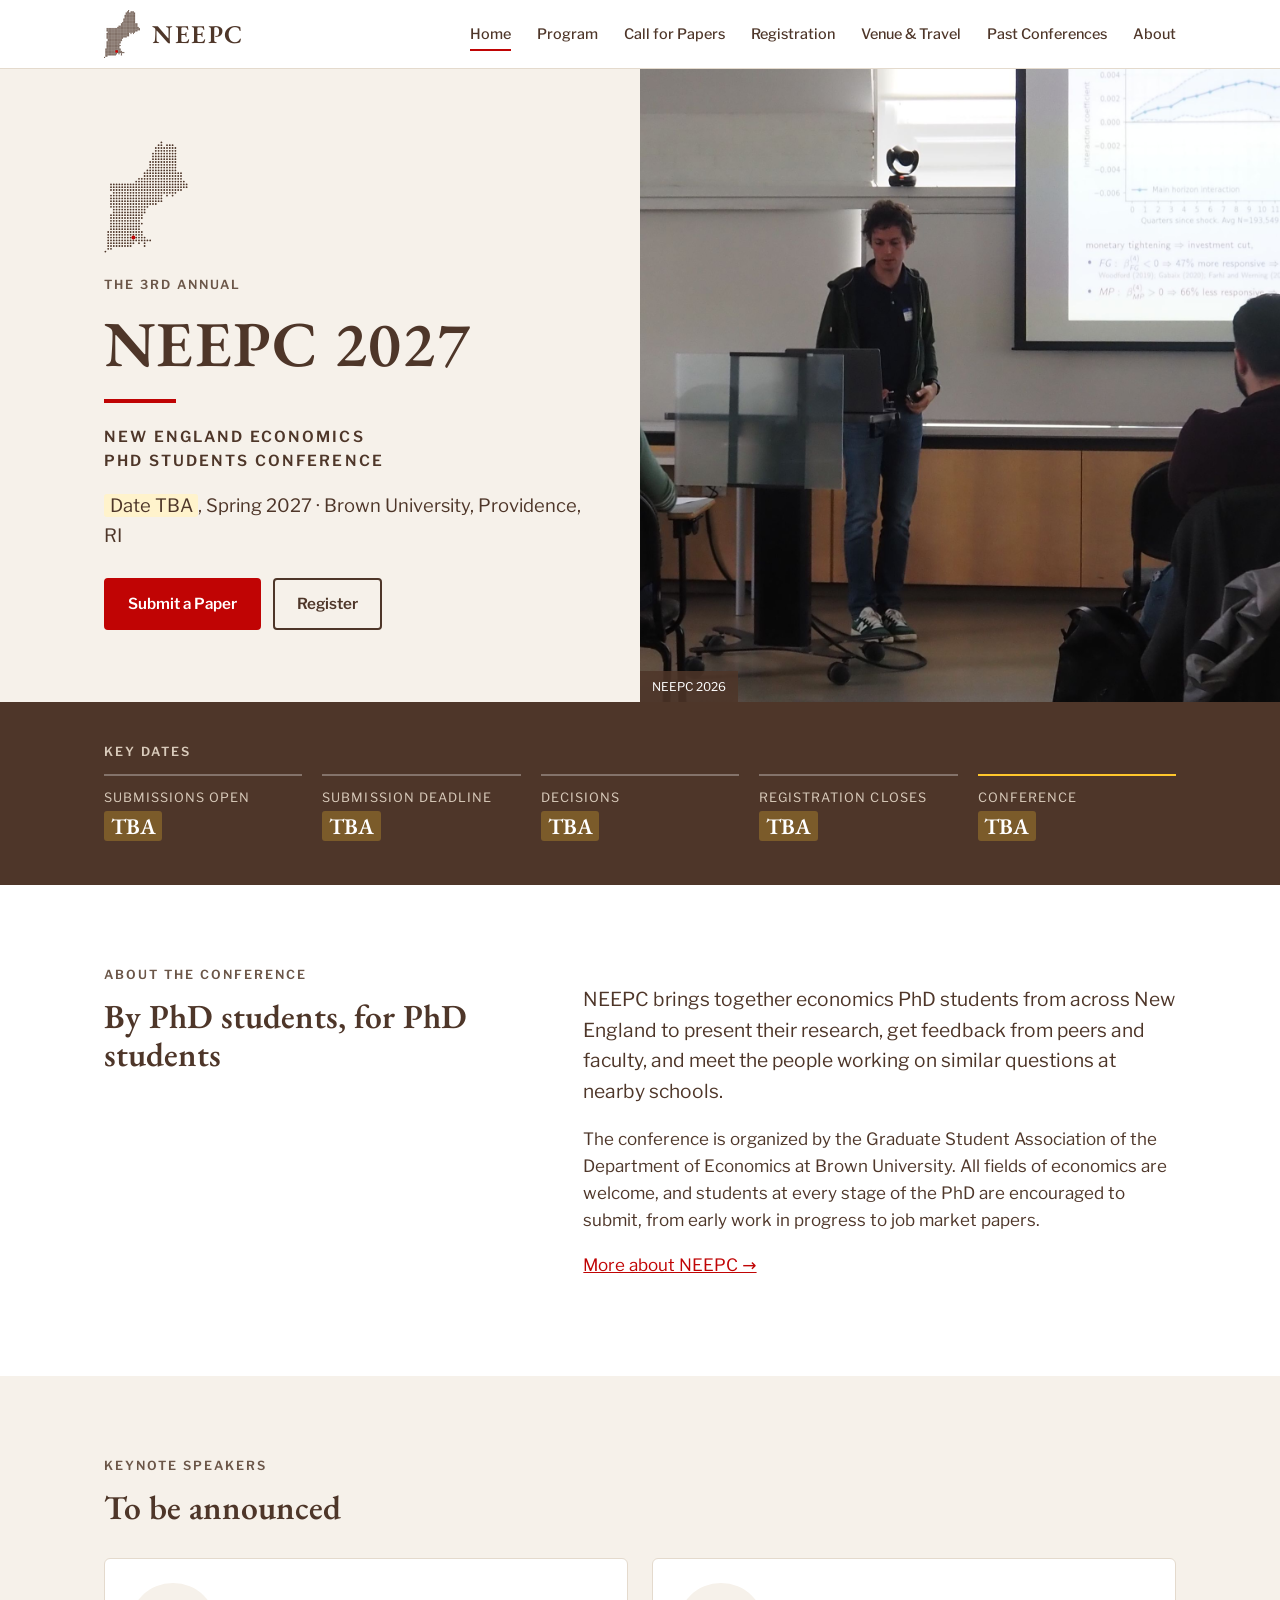
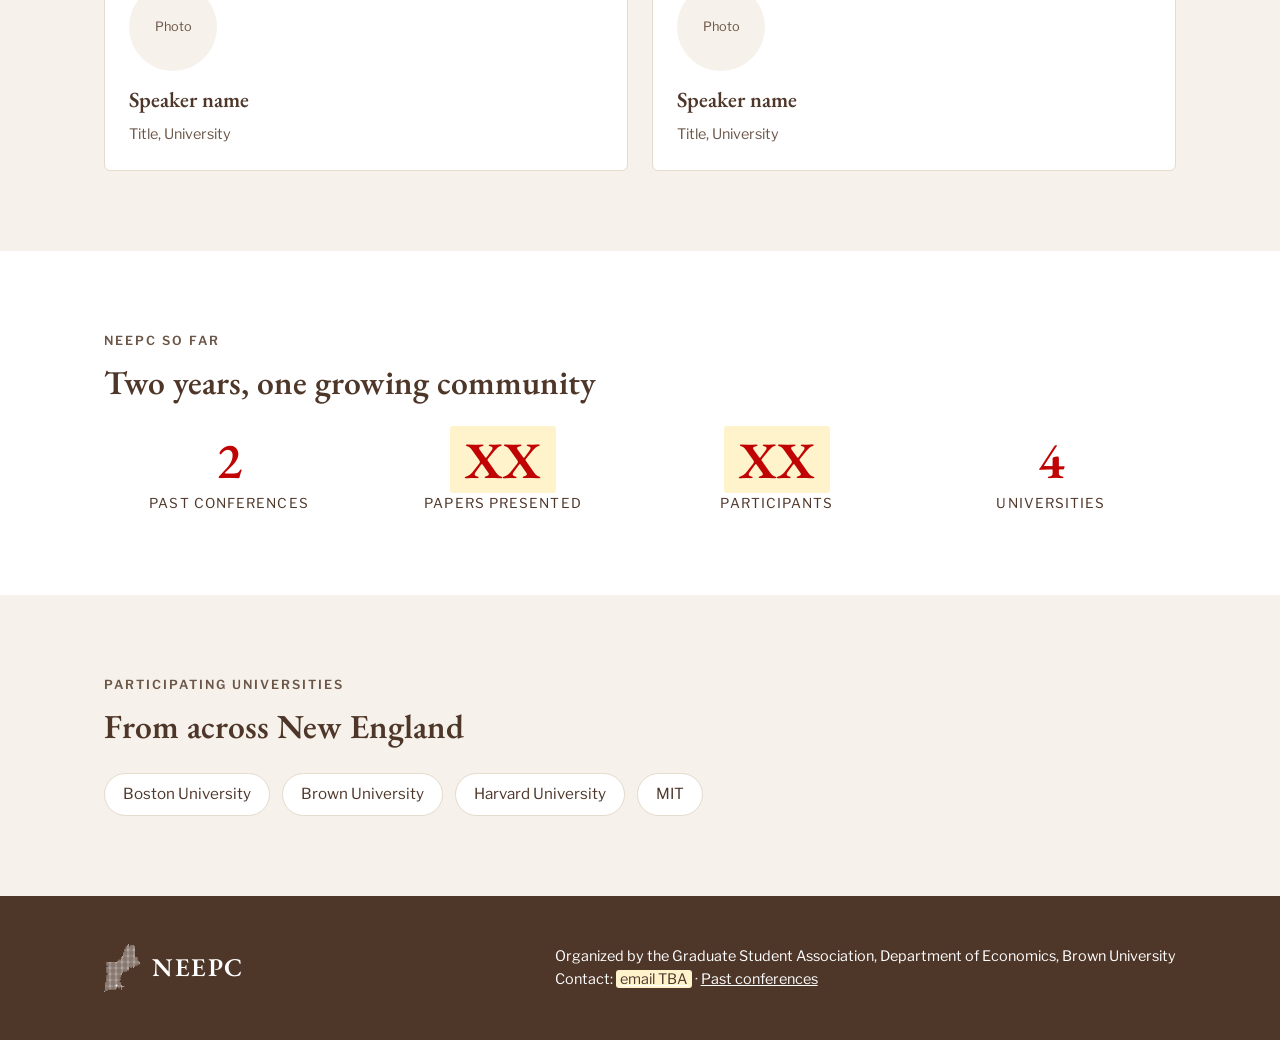
==== index.html @ 957a436d "List participating universities Co-Authored-By: Claude Opus 5.5 <noreply@anthropic.com>" ====
<!doctype html>
<html lang="en">
<head>
  <meta charset="utf-8">
  <meta name="viewport" content="width=device-width, initial-scale=1">
  <title>NEEPC 2027 | New England Economics PhD Students Conference</title>
  <meta name="description" content="The 3rd New England Economics PhD Students Conference, hosted by the Graduate Student Association of the Department of Economics at Brown University.">
  <link rel="icon" href="favicon.svg" type="image/svg+xml">
  <link rel="preconnect" href="https://fonts.googleapis.com">
  <link rel="preconnect" href="https://fonts.gstatic.com" crossorigin>
  <link href="https://fonts.googleapis.com/css2?family=EB+Garamond:wght@500;600&family=Libre+Franklin:wght@400;500;600&display=swap" rel="stylesheet">
  <link rel="stylesheet" href="assets/css/style.css">
</head>
<body>

<header class="site-header">
  <div class="wrap">
    <a class="brand" href="./"><img src="assets/img/mark-header@1x.png" srcset="assets/img/mark-header@1x.png 1x, assets/img/mark-header@2x.png 2x, assets/img/mark-header@3x.png 3x, assets/img/mark-header@4x.png 4x" width="36" height="48" alt=""><span>NEEPC</span></a>
    <button class="nav-toggle" aria-expanded="false" aria-controls="nav">Menu</button>
    <ul class="nav" id="nav">
      <li><a href="./" aria-current="page">Home</a></li>
      <li><a href="program.html">Program</a></li>
      <li><a href="call-for-papers.html">Call for Papers</a></li>
      <li><a href="registration.html">Registration</a></li>
      <li><a href="venue.html">Venue &amp; Travel</a></li>
      <li><a href="past.html">Past Conferences</a></li>
      <li><a href="about.html">About</a></li>
    </ul>
  </div>
</header>

<main>

  <!-- HERO: update the date line and buttons each year -->
  <section class="hero">
    <div class="hero-text">
      <img class="hero-mark" src="assets/img/mark.svg" alt="">
      <p class="eyebrow">The 3rd annual</p>
      <h1>NEEPC 2027</h1>
      <hr class="rule">
      <p class="subtitle">New England Economics<br>PhD Students Conference</p>
      <p class="when"><span class="tba">Date TBA</span>, Spring 2027 · Brown University, Providence, RI</p>
      <div class="actions">
        <a class="btn" href="call-for-papers.html">Submit a Paper</a>
        <a class="btn ghost" href="registration.html">Register</a>
      </div>
    </div>
    <figure class="hero-photo" style="margin:0">
      <img src="assets/img/hero-2026.jpg" alt="A PhD student presents research results at NEEPC 2026">
      <figcaption>NEEPC 2026</figcaption>
    </figure>
  </section>

  <!-- KEY DATES: replace TBA with real dates -->
  <section class="dates">
    <div class="wrap">
      <p class="eyebrow">Key dates</p>
      <ol>
        <li><span class="label">Submissions open</span><span class="date"><span class="tba">TBA</span></span></li>
        <li><span class="label">Submission deadline</span><span class="date"><span class="tba">TBA</span></span></li>
        <li><span class="label">Decisions</span><span class="date"><span class="tba">TBA</span></span></li>
        <li><span class="label">Registration closes</span><span class="date"><span class="tba">TBA</span></span></li>
        <li class="highlight"><span class="label">Conference</span><span class="date"><span class="tba">TBA</span></span></li>
      </ol>
    </div>
  </section>

  <!-- ABOUT -->
  <section class="block">
    <div class="wrap two-col">
      <div>
        <p class="eyebrow">About the conference</p>
        <h2>By PhD students, for PhD students</h2>
      </div>
      <div>
        <p class="lead">NEEPC brings together economics PhD students from across New England to present their research, get feedback from peers and faculty, and meet the people working on similar questions at nearby schools.</p>
        <p>The conference is organized by the Graduate Student Association of the Department of Economics at Brown University. All fields of economics are welcome, and students at every stage of the PhD are encouraged to submit, from early work in progress to job market papers.</p>
        <p><a href="about.html">More about NEEPC →</a></p>
      </div>
    </div>
  </section>

  <!-- KEYNOTES: add photos to assets/img and replace the placeholders -->
  <section class="block alt">
    <div class="wrap">
      <p class="eyebrow">Keynote speakers</p>
      <h2>To be announced</h2>
      <div class="cards">
        <div class="card">
          <div class="avatar">Photo</div>
          <h3>Speaker name</h3>
          <p class="meta">Title, University</p>
        </div>
        <div class="card">
          <div class="avatar">Photo</div>
          <h3>Speaker name</h3>
          <p class="meta">Title, University</p>
        </div>
      </div>
    </div>
  </section>

  <!-- BY THE NUMBERS: totals across past conferences -->
  <section class="block">
    <div class="wrap">
      <p class="eyebrow">NEEPC so far</p>
      <h2>Two years, one growing community</h2>
      <div class="stats">
        <div class="stat"><div class="num">2</div><div class="what">Past conferences</div></div>
        <div class="stat"><div class="num"><span class="tba">XX</span></div><div class="what">Papers presented</div></div>
        <div class="stat"><div class="num"><span class="tba">XX</span></div><div class="what">Participants</div></div>
        <div class="stat"><div class="num">4</div><div class="what">Universities</div></div>
      </div>
    </div>
  </section>

  <!-- SCHOOLS: list every university that has sent presenters -->
  <section class="block alt">
    <div class="wrap">
      <p class="eyebrow">Participating universities</p>
      <h2>From across New England</h2>
      <ul class="schools">
        <li>Boston University</li>
        <li>Brown University</li>
        <li>Harvard University</li>
        <li>MIT</li>
      </ul>
    </div>
  </section>

</main>

<footer class="site-footer">
  <div class="wrap">
    <a class="brand" href="./"><img src="assets/img/mark-white.svg" alt=""><span>NEEPC</span></a>
    <p>Organized by the Graduate Student Association, Department of Economics, Brown University<br>
      Contact: <a href="mailto:TBA@brown.edu"><span class="tba" style="color:var(--brown)">email TBA</span></a> · <a href="past.html">Past conferences</a></p>
  </div>
</footer>

<script>
  const toggle = document.querySelector('.nav-toggle');
  const nav = document.getElementById('nav');
  toggle.addEventListener('click', () => {
    const open = nav.classList.toggle('open');
    toggle.setAttribute('aria-expanded', open);
  });
</script>
</body>
</html>
---- assets/css/style.css ----
/* NEEPC site styles. Colors and fonts follow the logo design. */
:root {
  --brown: #4E3629;
  --brown-soft: #6B5648;
  --red: #C00404;
  --gold: #FFC72C;
  --cream: #F6F1EA;
  --white: #FFFFFF;
  --line: #E4DACD;
  --serif: 'EB Garamond', Georgia, serif;
  --sans: 'Libre Franklin', system-ui, -apple-system, sans-serif;
  --max: 1120px;
}

* { box-sizing: border-box; }
html { scroll-behavior: smooth; }
body {
  margin: 0;
  font-family: var(--sans);
  font-size: 17px;
  line-height: 1.6;
  color: var(--brown);
  background: var(--white);
}
img { max-width: 100%; display: block; }
a { color: var(--red); }
a:hover { color: var(--brown); }
h1, h2, h3 { font-family: var(--serif); font-weight: 600; line-height: 1.15; margin: 0 0 .5em; }
h2 { font-size: 2.1rem; }
h3 { font-size: 1.35rem; }
.wrap { max-width: var(--max); margin: 0 auto; padding: 0 24px; }
.eyebrow {
  font-size: .78rem; font-weight: 600; letter-spacing: .16em; text-transform: uppercase;
  color: var(--brown-soft); margin: 0 0 .75rem;
}
.rule { width: 72px; height: 4px; background: var(--red); border: 0; margin: 18px 0 22px; }
.tba { background: #FFF3CC; padding: 0 .3em; border-radius: 3px; }

/* Header */
.site-header {
  position: sticky; top: 0; z-index: 10;
  background: rgba(255,255,255,.96); border-bottom: 1px solid var(--line);
  backdrop-filter: blur(6px);
}
.site-header .wrap { display: flex; align-items: center; justify-content: space-between; height: 68px; }
.brand { display: flex; align-items: center; gap: 12px; text-decoration: none; color: var(--brown); }
.brand img { width: 36px; height: 48px; flex-shrink: 0; }
.brand span { font-family: var(--serif); font-weight: 600; font-size: 1.6rem; letter-spacing: .06em; }
.nav { display: flex; gap: 26px; list-style: none; margin: 0; padding: 0; }
.nav a {
  text-decoration: none; color: var(--brown); font-size: .9rem; font-weight: 500;
  padding: 6px 0; border-bottom: 2px solid transparent;
}
.nav a:hover, .nav a[aria-current="page"] { border-bottom-color: var(--red); color: var(--brown); }
.nav-toggle {
  display: none; background: none; border: 1px solid var(--line); border-radius: 6px;
  font: inherit; font-size: .9rem; color: var(--brown); padding: 6px 12px; cursor: pointer;
}

/* Buttons */
.btn {
  display: inline-block; padding: 12px 22px; border-radius: 4px; font-weight: 600; font-size: .95rem;
  text-decoration: none; border: 2px solid var(--red); background: var(--red); color: var(--white);
}
.btn:hover { background: var(--brown); border-color: var(--brown); color: var(--white); }
.btn.ghost { background: transparent; color: var(--brown); border-color: var(--brown); }
.btn.ghost:hover { background: var(--brown); color: var(--white); }
.actions { display: flex; flex-wrap: wrap; gap: 12px; margin-top: 28px; }

/* Hero */
.hero { display: grid; grid-template-columns: minmax(0,1fr) minmax(0,1fr); background: var(--cream); min-height: 560px; }
.hero-text { padding: 72px 56px 72px max(24px, calc((100vw - var(--max)) / 2 + 24px)); align-self: center; }
.hero-mark { width: 84px; margin-bottom: 22px; }
.hero h1 { font-size: clamp(2.6rem, 5vw, 4.2rem); letter-spacing: .02em; margin: 0; }
.hero .subtitle { font-size: .95rem; font-weight: 600; letter-spacing: .14em; text-transform: uppercase; margin: 0; }
.hero .when { font-size: 1.15rem; margin: 18px 0 0; }
.hero-photo { position: relative; min-height: 360px; }
.hero-photo img { position: absolute; inset: 0; width: 100%; height: 100%; object-fit: cover; object-position: 45% 50%; }
.hero-photo figcaption {
  position: absolute; left: 0; bottom: 0; padding: 6px 12px; font-size: .75rem;
  background: rgba(78,54,41,.85); color: var(--white);
}

/* Key dates band */
.dates { background: var(--brown); color: var(--white); padding: 40px 0; }
.dates .eyebrow { color: #D9CBBB; }
.dates ol { list-style: none; margin: 0; padding: 0; display: grid; grid-template-columns: repeat(5, minmax(0,1fr)); gap: 20px; }
.dates li { border-top: 2px solid rgba(255,255,255,.3); padding-top: 12px; }
.dates li.highlight { border-top-color: var(--gold); }
.dates .label { display: block; font-size: .8rem; letter-spacing: .08em; text-transform: uppercase; color: #D9CBBB; }
.dates .date { font-family: var(--serif); font-size: 1.4rem; font-weight: 600; }
.dates .tba { background: rgba(255,199,44,.25); color: var(--white); }

/* Sections */
section.block { padding: 80px 0; }
section.block.alt { background: var(--cream); }
.two-col { display: grid; grid-template-columns: 1fr 1.4fr; gap: 56px; align-items: start; }
.lead { font-size: 1.2rem; }

.cards { display: grid; grid-template-columns: repeat(auto-fit, minmax(240px, 1fr)); gap: 24px; margin-top: 32px; }
.card { background: var(--white); border: 1px solid var(--line); border-radius: 6px; padding: 24px; }
.card .avatar {
  width: 88px; height: 88px; border-radius: 50%; background: var(--cream);
  display: grid; place-items: center; margin-bottom: 16px; color: var(--brown-soft); font-size: .8rem;
}
.card p { margin: 0; }
.card .meta { color: var(--brown-soft); font-size: .9rem; }

.stats { display: grid; grid-template-columns: repeat(4, 1fr); gap: 24px; margin-top: 32px; text-align: center; }
.stat .num { font-family: var(--serif); font-size: 3.2rem; font-weight: 600; line-height: 1; color: var(--red); }
.stat .what { font-size: .85rem; letter-spacing: .08em; text-transform: uppercase; margin-top: 8px; }

.schools { display: flex; flex-wrap: wrap; gap: 12px; list-style: none; padding: 0; margin: 28px 0 0; }
.schools li { border: 1px solid var(--line); background: var(--white); border-radius: 999px; padding: 8px 18px; font-size: .95rem; }

/* Simple inner pages */
.page-head { background: var(--cream); padding: 64px 0 48px; }
.page-head h1 { font-size: clamp(2.2rem, 4vw, 3.2rem); margin: 0; }
.page-body { padding: 56px 0 96px; max-width: 760px; }

/* Footer */
.site-footer { background: var(--brown); color: var(--white); padding: 48px 0; font-size: .9rem; }
.site-footer .wrap { display: flex; flex-wrap: wrap; justify-content: space-between; gap: 24px; align-items: center; }
.site-footer .brand { color: var(--white); }
.site-footer a { color: var(--white); }
.site-footer a:hover { color: var(--gold); }
.site-footer p { margin: 0; }

/* Phones and small tablets */
@media (max-width: 900px) {
  .nav-toggle { display: block; }
  .nav {
    display: none; position: absolute; top: 68px; left: 0; right: 0; flex-direction: column; gap: 0;
    background: var(--white); border-bottom: 1px solid var(--line); padding: 8px 24px 16px;
  }
  .nav.open { display: flex; }
  .nav a { display: block; padding: 10px 0; border-bottom: 1px solid var(--line); }
  .hero { grid-template-columns: minmax(0,1fr); min-height: 0; }
  .hero-text { padding: 48px 24px; }
  .hero-photo { min-height: 300px; aspect-ratio: 4 / 3; }
  .dates ol { grid-template-columns: repeat(2, minmax(0,1fr)); }
  .two-col { grid-template-columns: 1fr; gap: 16px; }
  .stats { grid-template-columns: repeat(2, 1fr); }
  section.block { padding: 56px 0; }
}
@media (max-width: 480px) {
  .wrap { padding: 0 16px; }
  .hero-text { padding: 40px 16px; }
  .dates ol { grid-template-columns: 1fr; }
}
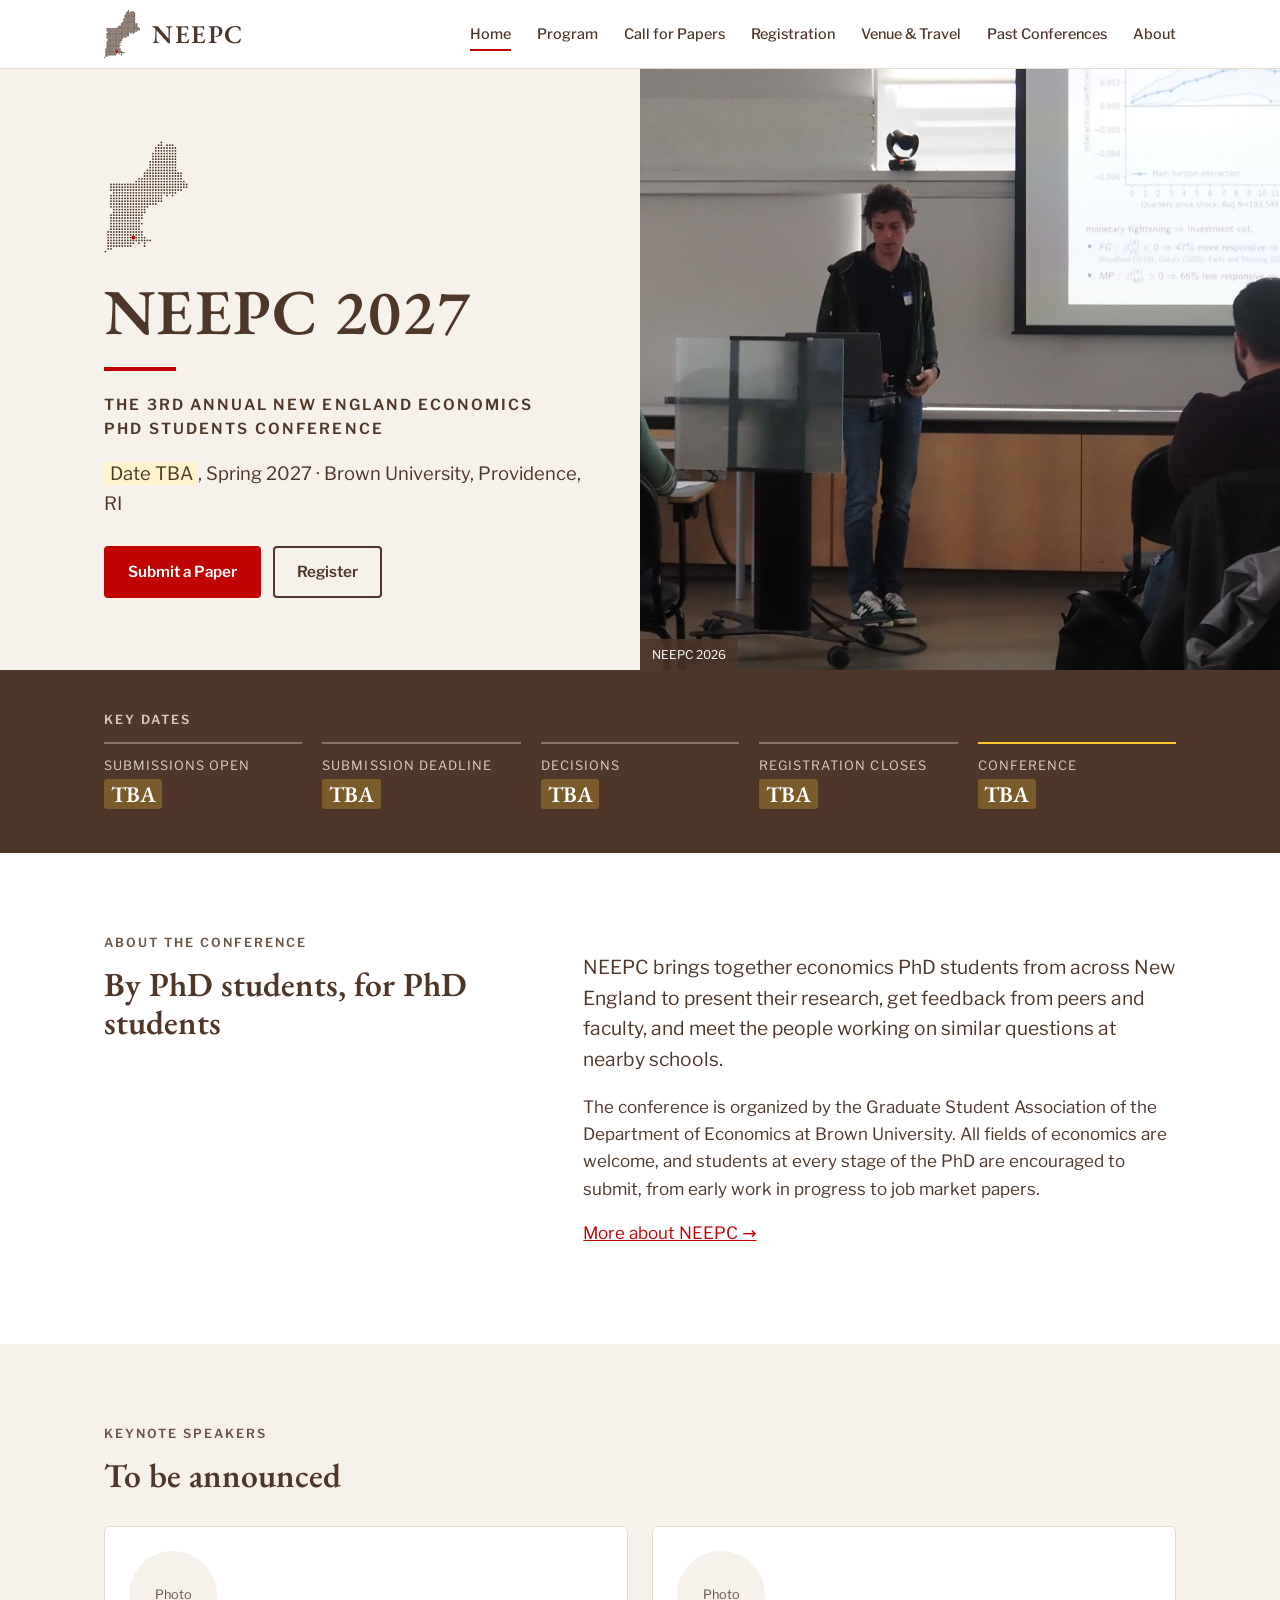
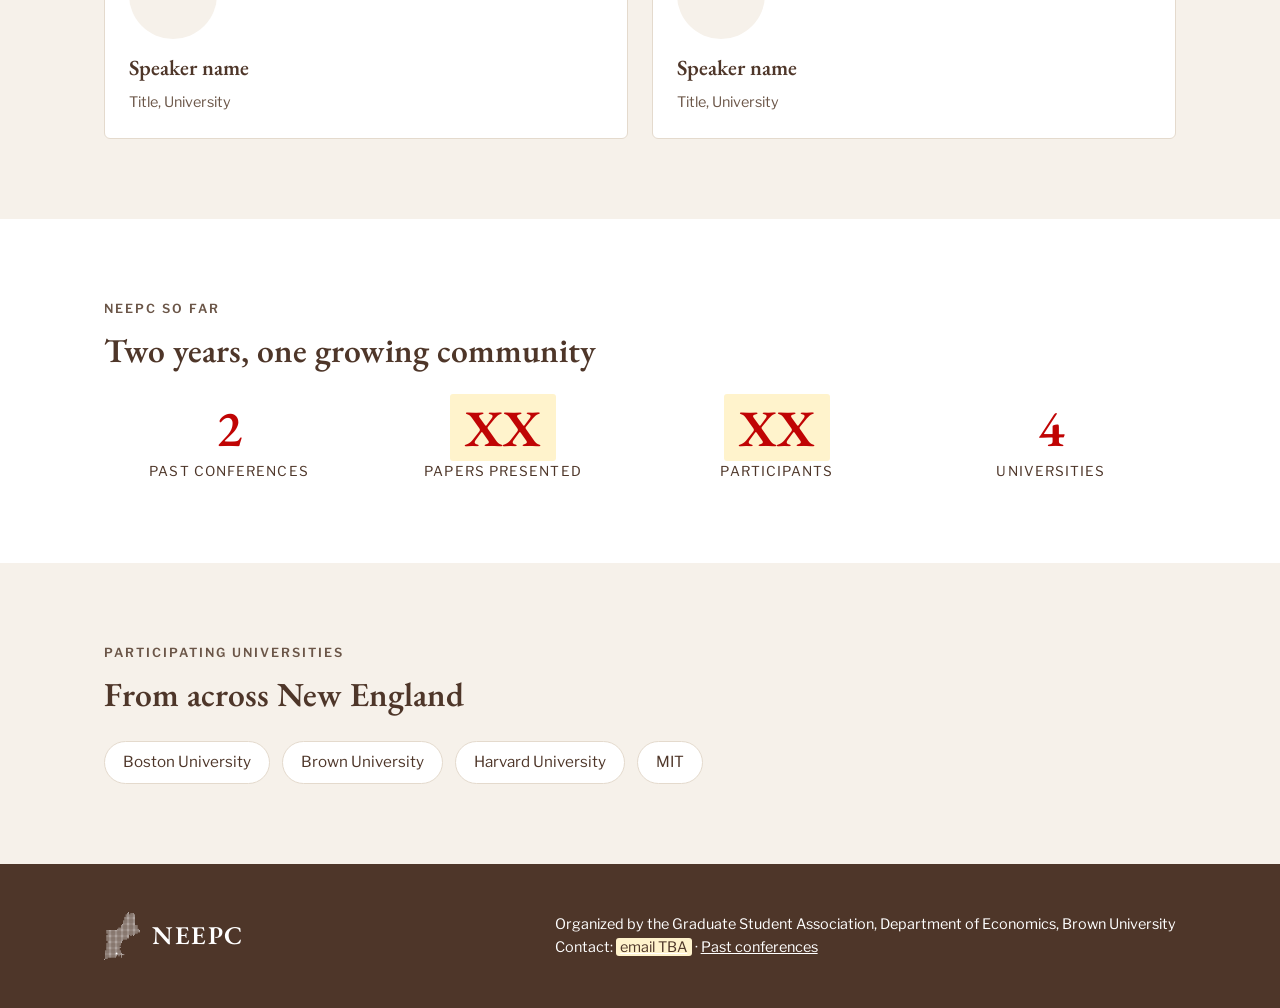
==== commit 21759045: "Move 'The 3rd annual' into hero subtitle Co-Authored-By: Claude Opus 5.5 <noreply@anthropic.com>" ====
--- a/index.html
+++ b/index.html
@@ -35,10 +35,9 @@
   <section class="hero">
     <div class="hero-text">
       <img class="hero-mark" src="assets/img/mark.svg" alt="">
-      <p class="eyebrow">The 3rd annual</p>
       <h1>NEEPC 2027</h1>
       <hr class="rule">
-      <p class="subtitle">New England Economics<br>PhD Students Conference</p>
+      <p class="subtitle">The 3rd annual New England Economics<br>PhD Students Conference</p>
       <p class="when"><span class="tba">Date TBA</span>, Spring 2027 · Brown University, Providence, RI</p>
       <div class="actions">
         <a class="btn" href="call-for-papers.html">Submit a Paper</a>
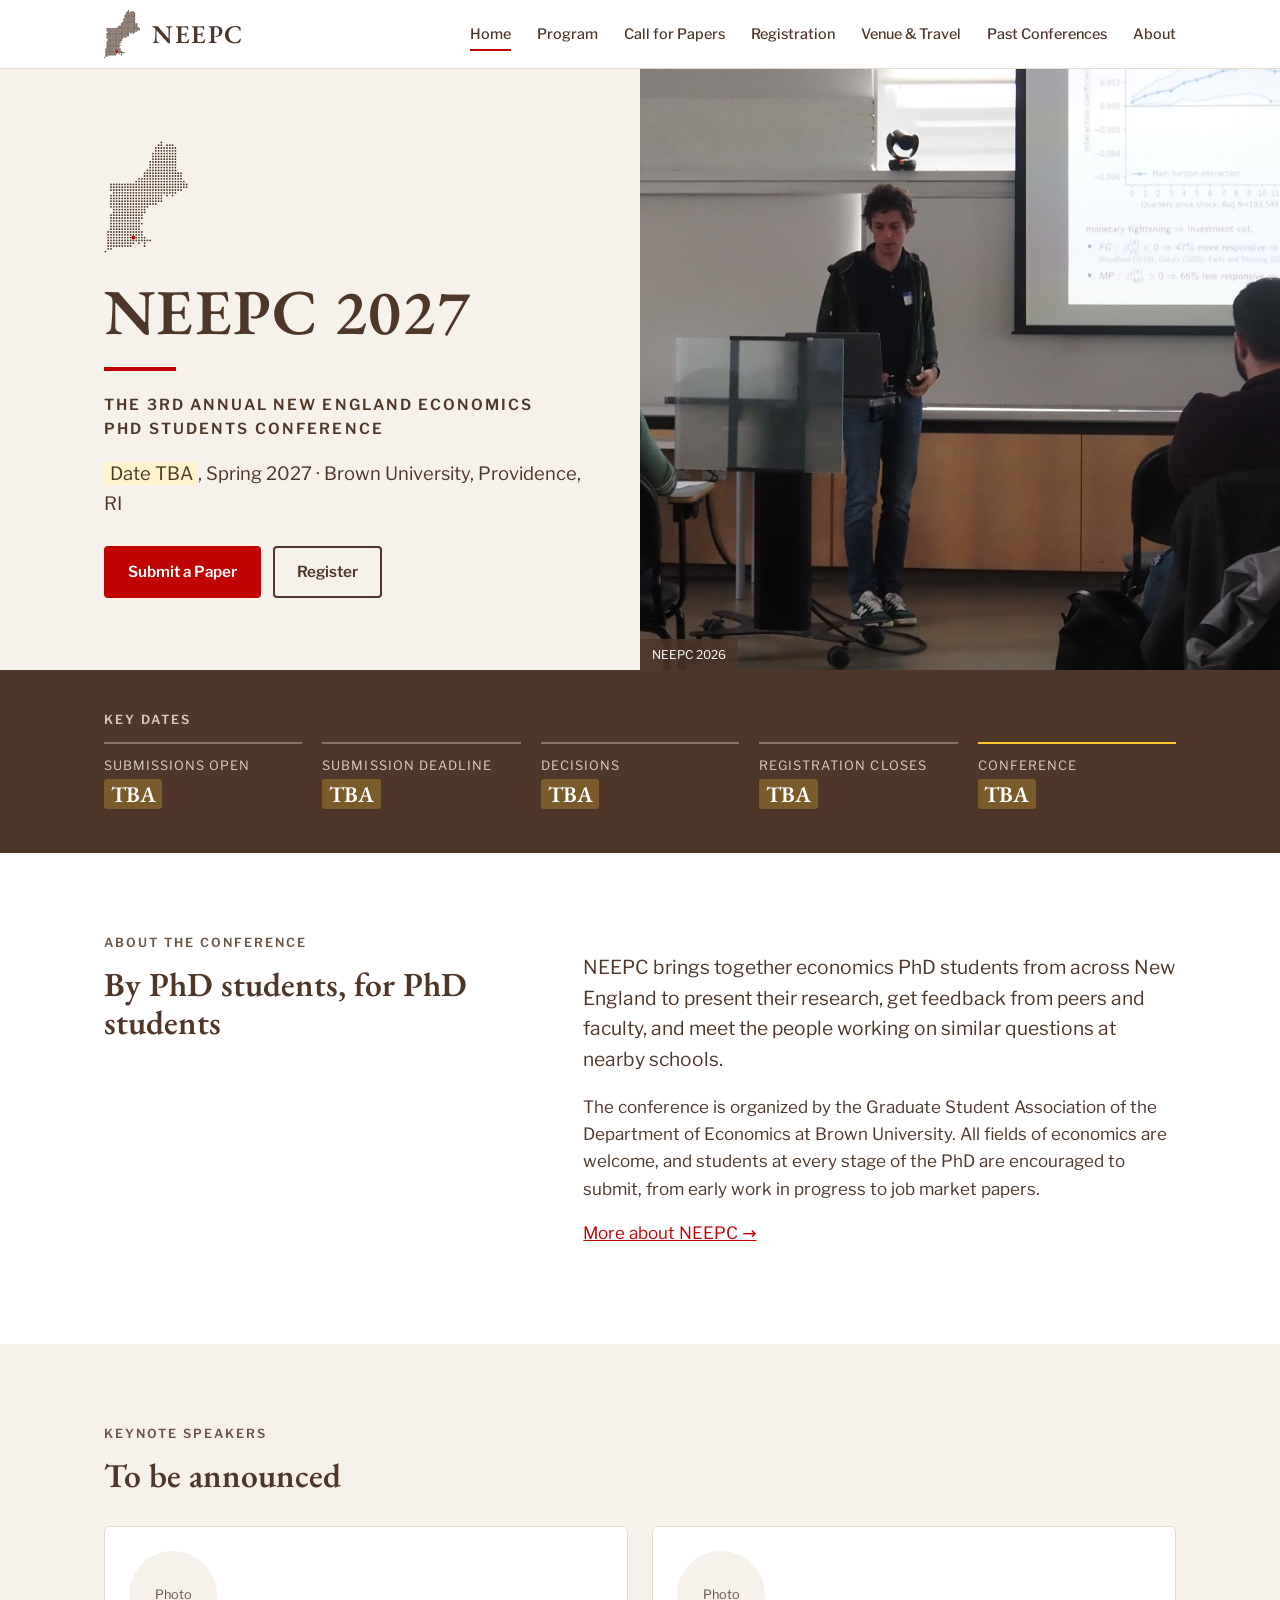
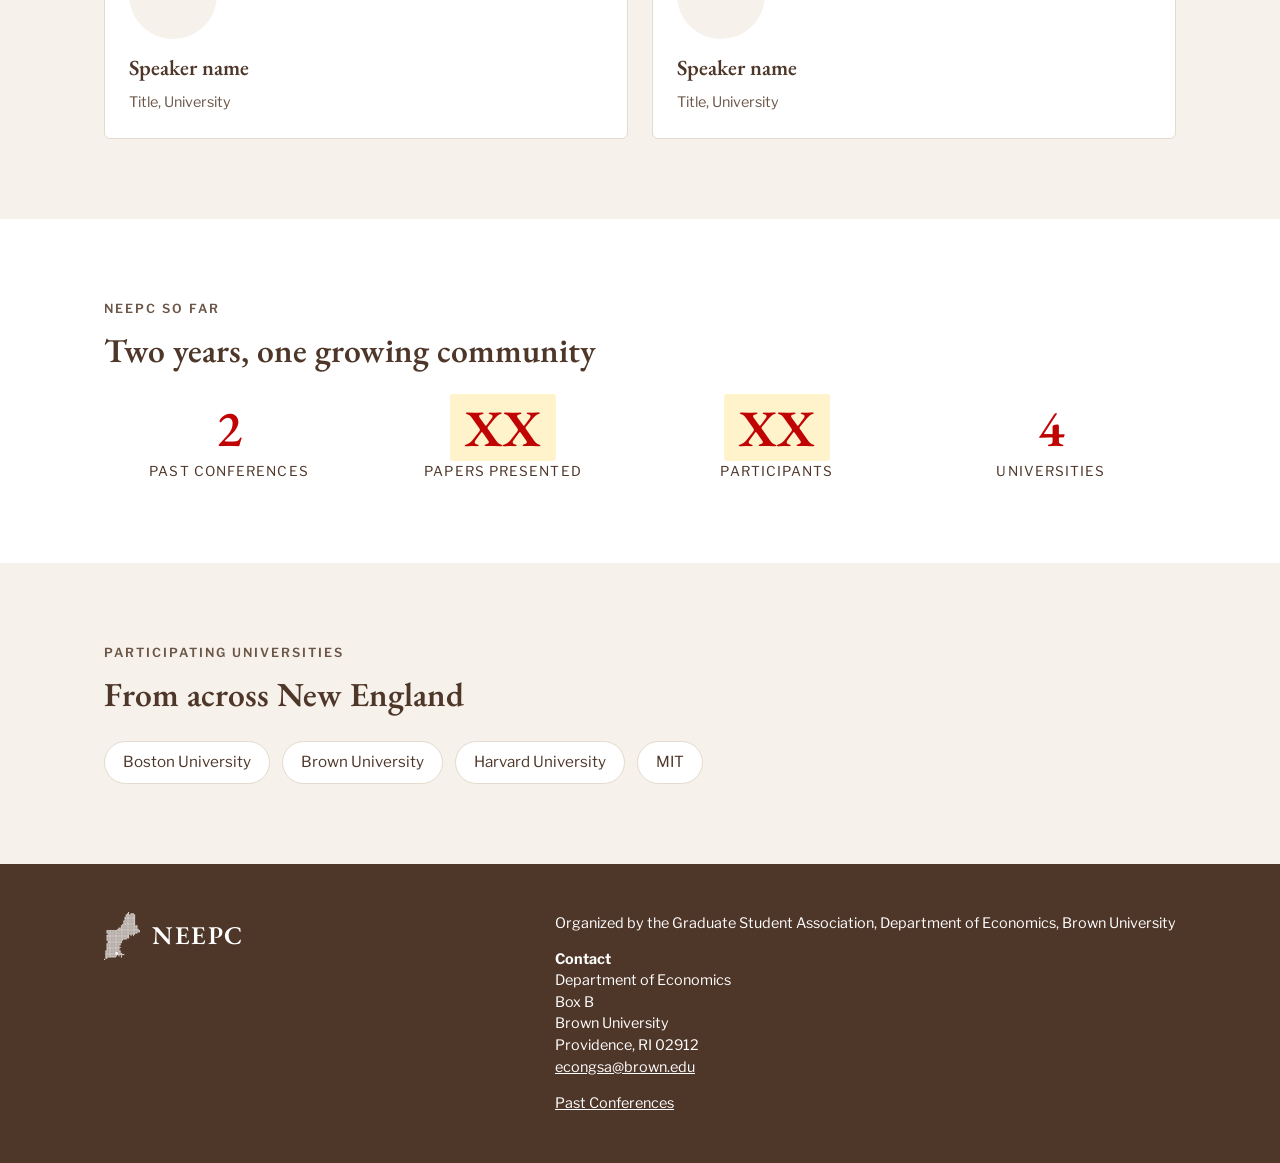
==== commit 1642119b: "Footer: contact address and email, Past Conferences on its own line, crisp logo Co-Authored-By: Clau" ====
--- a/index.html
+++ b/index.html
@@ -131,9 +131,19 @@
 
 <footer class="site-footer">
   <div class="wrap">
-    <a class="brand" href="./"><img src="assets/img/mark-white.svg" alt=""><span>NEEPC</span></a>
-    <p>Organized by the Graduate Student Association, Department of Economics, Brown University<br>
-      Contact: <a href="mailto:TBA@brown.edu"><span class="tba" style="color:var(--brown)">email TBA</span></a> · <a href="past.html">Past conferences</a></p>
+    <a class="brand" href="./"><img src="assets/img/mark-header-white@1x.png" srcset="assets/img/mark-header-white@1x.png 1x, assets/img/mark-header-white@2x.png 2x, assets/img/mark-header-white@3x.png 3x, assets/img/mark-header-white@4x.png 4x" width="36" height="48" alt=""><span>NEEPC</span></a>
+    <div class="footer-info">
+      <p>Organized by the Graduate Student Association, Department of Economics, Brown University</p>
+      <address>
+        <strong>Contact</strong><br>
+        Department of Economics<br>
+        Box B<br>
+        Brown University<br>
+        Providence, RI 02912<br>
+        <a href="mailto:econgsa@brown.edu">econgsa@brown.edu</a>
+      </address>
+      <p><a href="past.html">Past Conferences</a></p>
+    </div>
   </div>
 </footer>
 
--- a/assets/css/style.css
+++ b/assets/css/style.css
@@ -148,3 +148,18 @@
   .hero-text { padding: 40px 16px; }
   .dates ol { grid-template-columns: 1fr; }
 }
+
+/* In-page section links (Venue & Travel) */
+.subnav { display: flex; flex-wrap: wrap; gap: 10px; }
+.subnav a {
+  text-decoration: none; color: var(--brown); font-size: .9rem; font-weight: 500;
+  border: 1px solid var(--brown); border-radius: 999px; padding: 6px 16px;
+}
+.subnav a:hover { background: var(--brown); color: var(--white); }
+section[id] { scroll-margin-top: 72px; }
+.card h3 + p { margin-top: 4px; }
+.map { border-radius: 6px; overflow: hidden; border: 1px solid var(--line); aspect-ratio: 4 / 3; }
+.map iframe { width: 100%; height: 100%; border: 0; display: block; }
+.site-footer .wrap { align-items: flex-start; }
+.footer-info { display: flex; flex-direction: column; gap: 14px; }
+.footer-info address { font-style: normal; line-height: 1.5; }
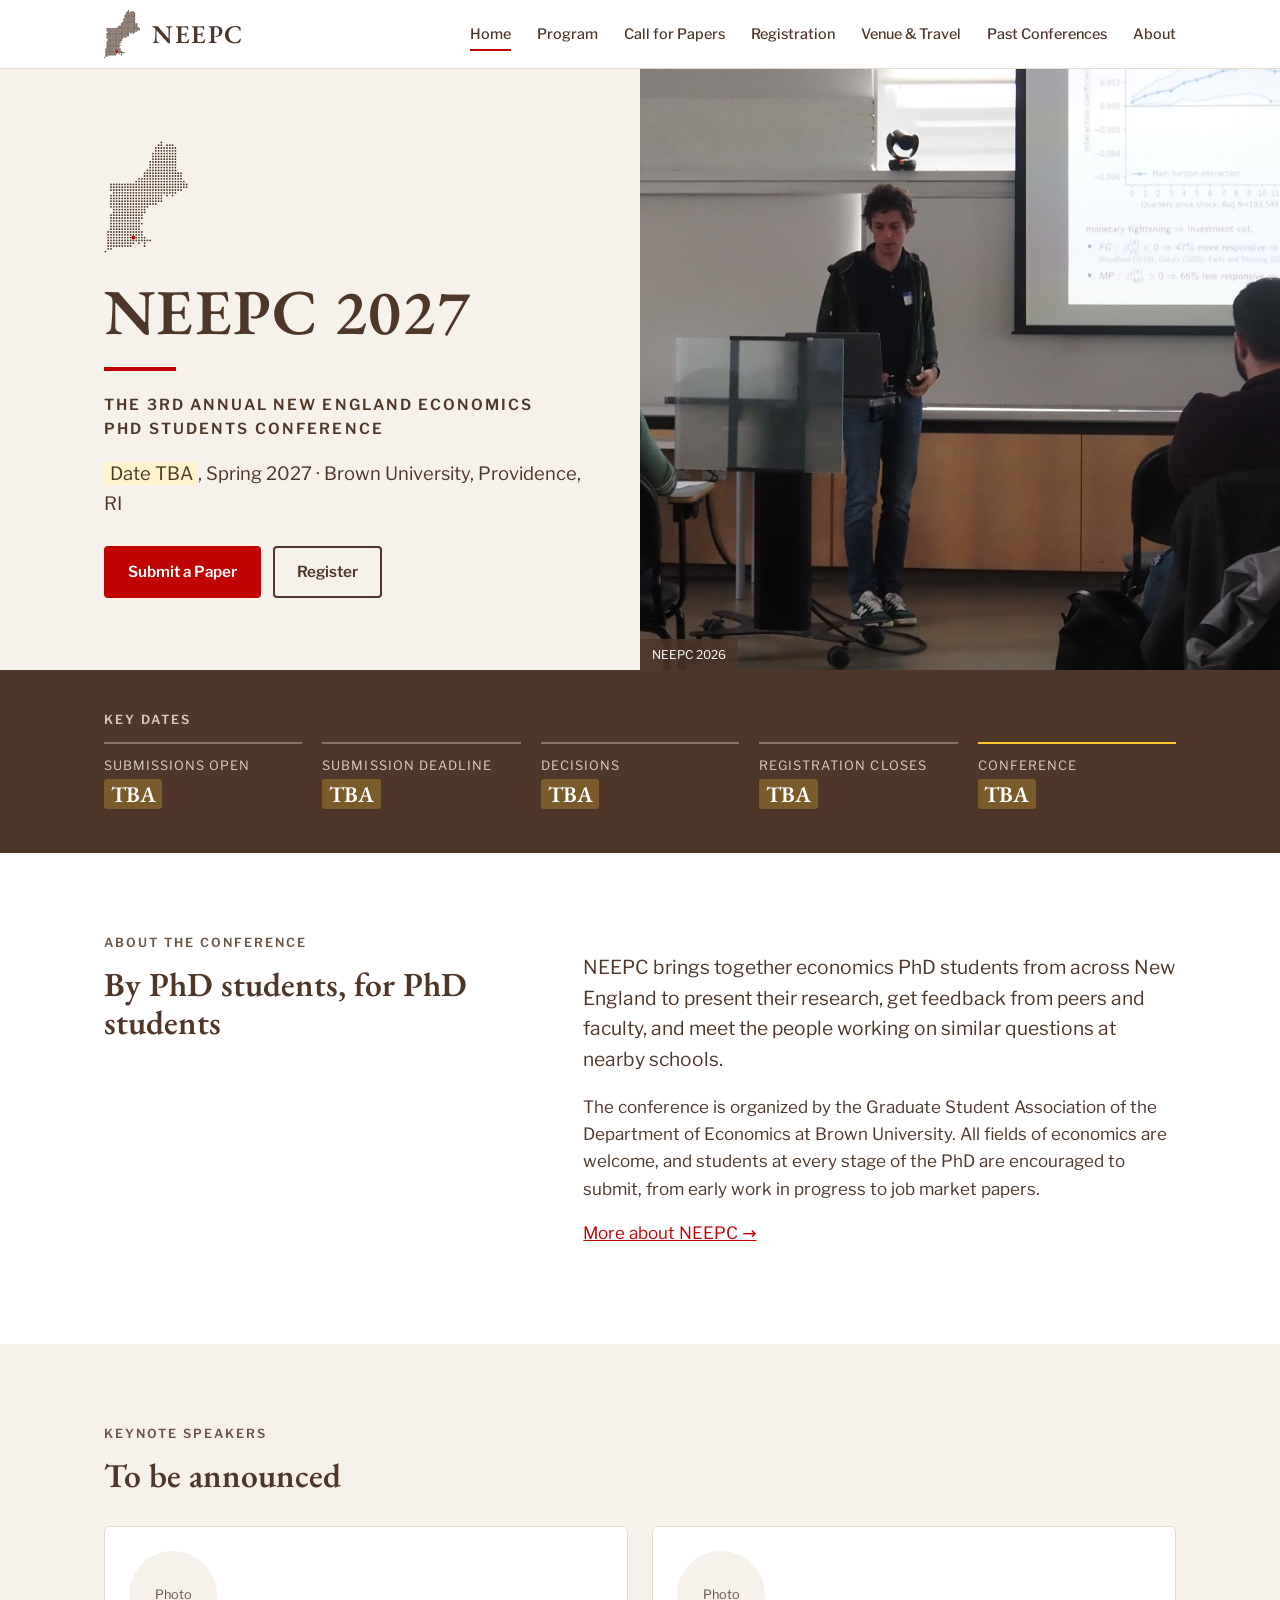
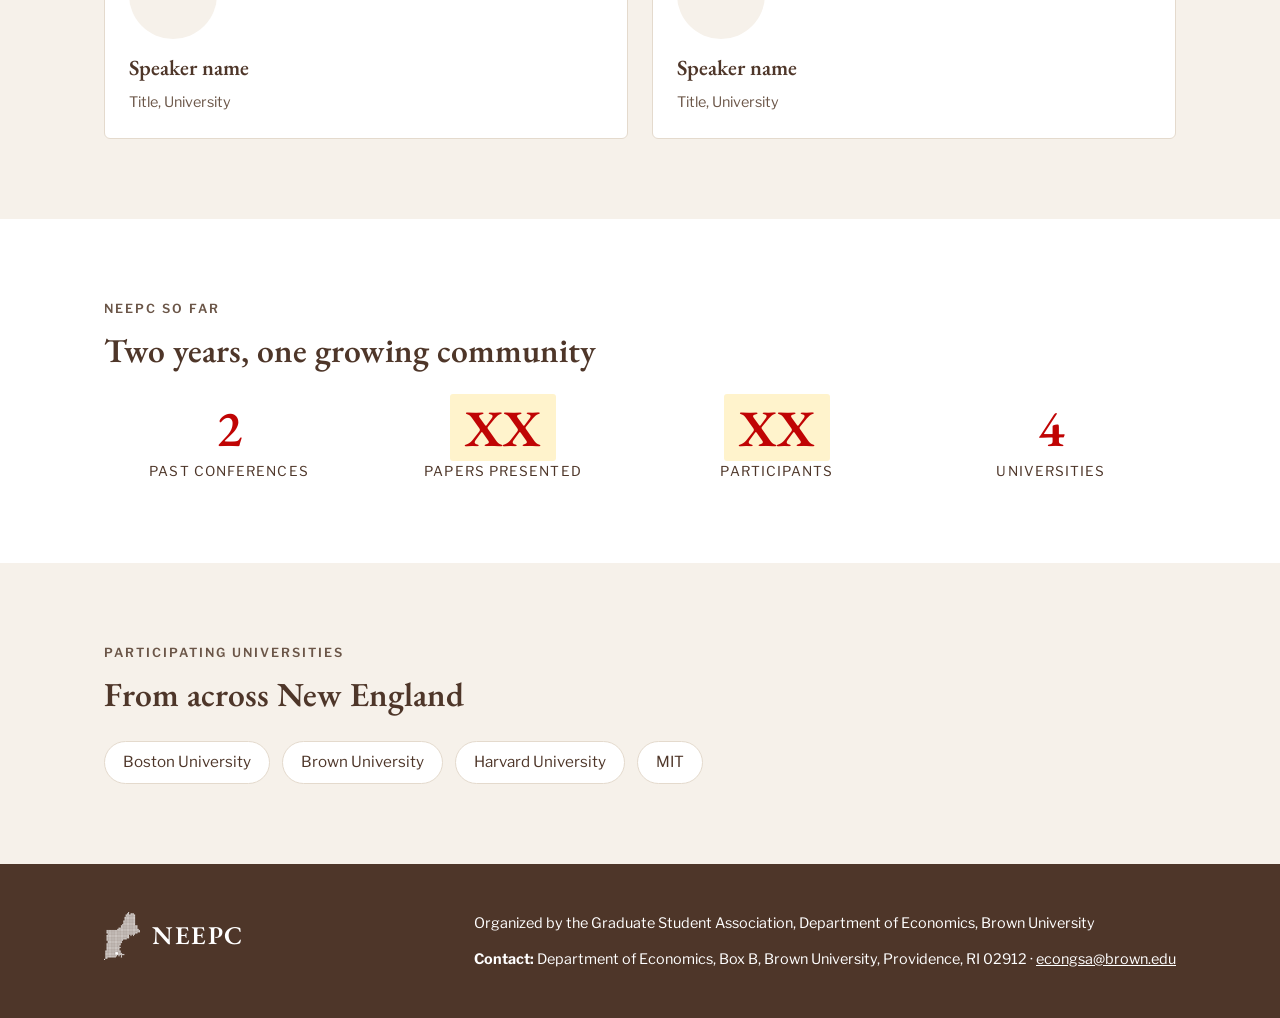
==== commit ae2c1a22: "Footer: contact on one line, remove Past Conferences link Co-Authored-By: Claude Opus 5.5 <noreply@a" ====
--- a/index.html
+++ b/index.html
@@ -134,15 +134,7 @@
     <a class="brand" href="./"><img src="assets/img/mark-header-white@1x.png" srcset="assets/img/mark-header-white@1x.png 1x, assets/img/mark-header-white@2x.png 2x, assets/img/mark-header-white@3x.png 3x, assets/img/mark-header-white@4x.png 4x" width="36" height="48" alt=""><span>NEEPC</span></a>
     <div class="footer-info">
       <p>Organized by the Graduate Student Association, Department of Economics, Brown University</p>
-      <address>
-        <strong>Contact</strong><br>
-        Department of Economics<br>
-        Box B<br>
-        Brown University<br>
-        Providence, RI 02912<br>
-        <a href="mailto:econgsa@brown.edu">econgsa@brown.edu</a>
-      </address>
-      <p><a href="past.html">Past Conferences</a></p>
+      <address><strong>Contact:</strong> Department of Economics, Box B, Brown University, Providence, RI 02912 · <a href="mailto:econgsa@brown.edu">econgsa@brown.edu</a></address>
     </div>
   </div>
 </footer>
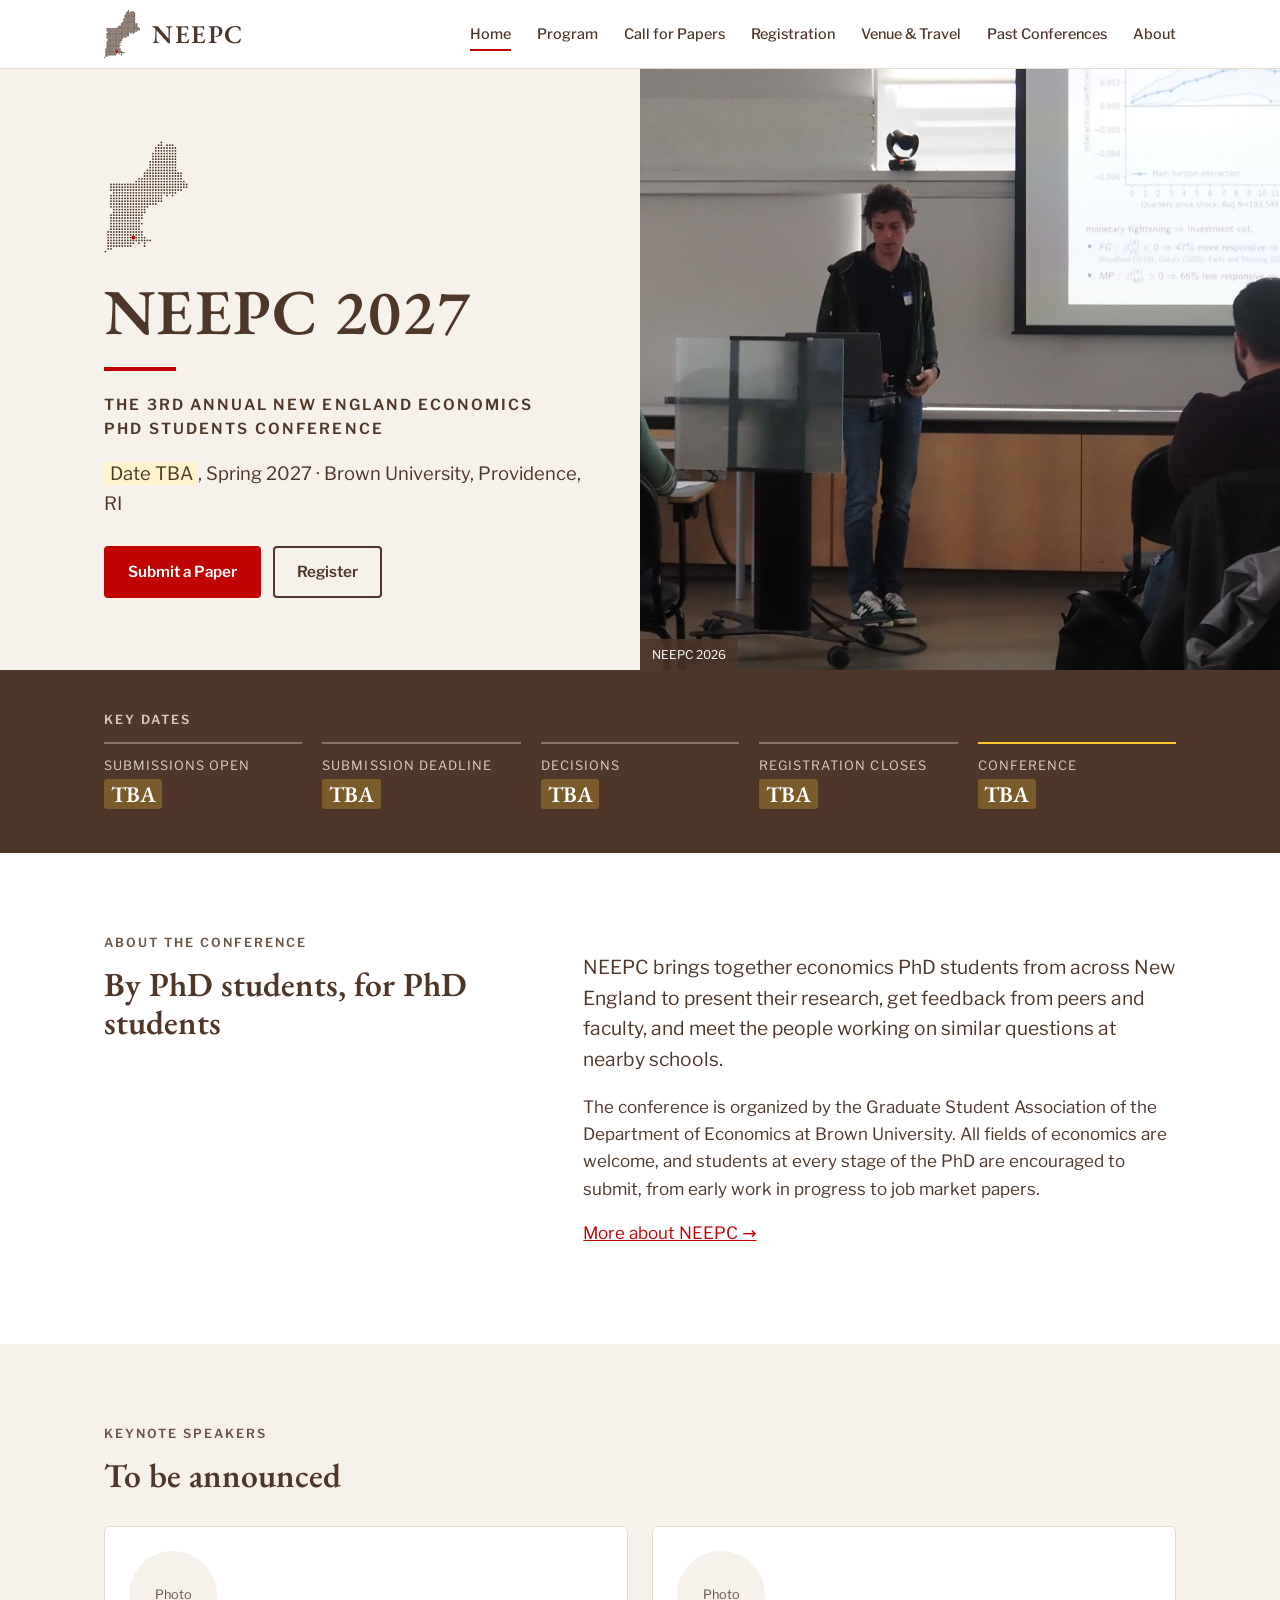
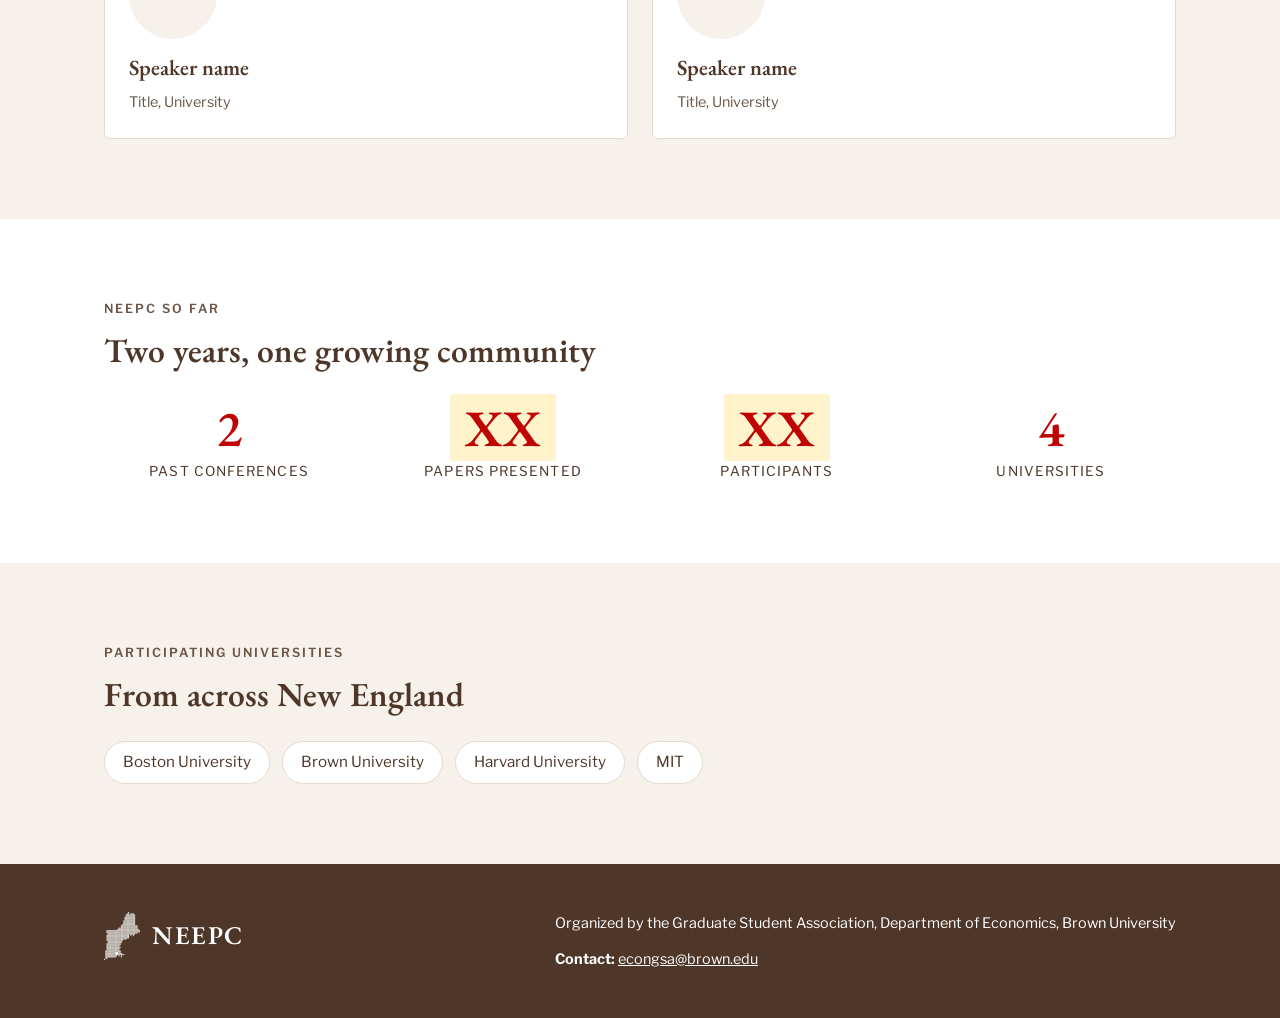
==== commit ad753656: "Footer: email only for contact Co-Authored-By: Claude Opus 5.5 <noreply@anthropic.com>" ====
--- a/index.html
+++ b/index.html
@@ -134,7 +134,7 @@
     <a class="brand" href="./"><img src="assets/img/mark-header-white@1x.png" srcset="assets/img/mark-header-white@1x.png 1x, assets/img/mark-header-white@2x.png 2x, assets/img/mark-header-white@3x.png 3x, assets/img/mark-header-white@4x.png 4x" width="36" height="48" alt=""><span>NEEPC</span></a>
     <div class="footer-info">
       <p>Organized by the Graduate Student Association, Department of Economics, Brown University</p>
-      <address><strong>Contact:</strong> Department of Economics, Box B, Brown University, Providence, RI 02912 · <a href="mailto:econgsa@brown.edu">econgsa@brown.edu</a></address>
+      <address><strong>Contact:</strong> <a href="mailto:econgsa@brown.edu">econgsa@brown.edu</a></address>
     </div>
   </div>
 </footer>
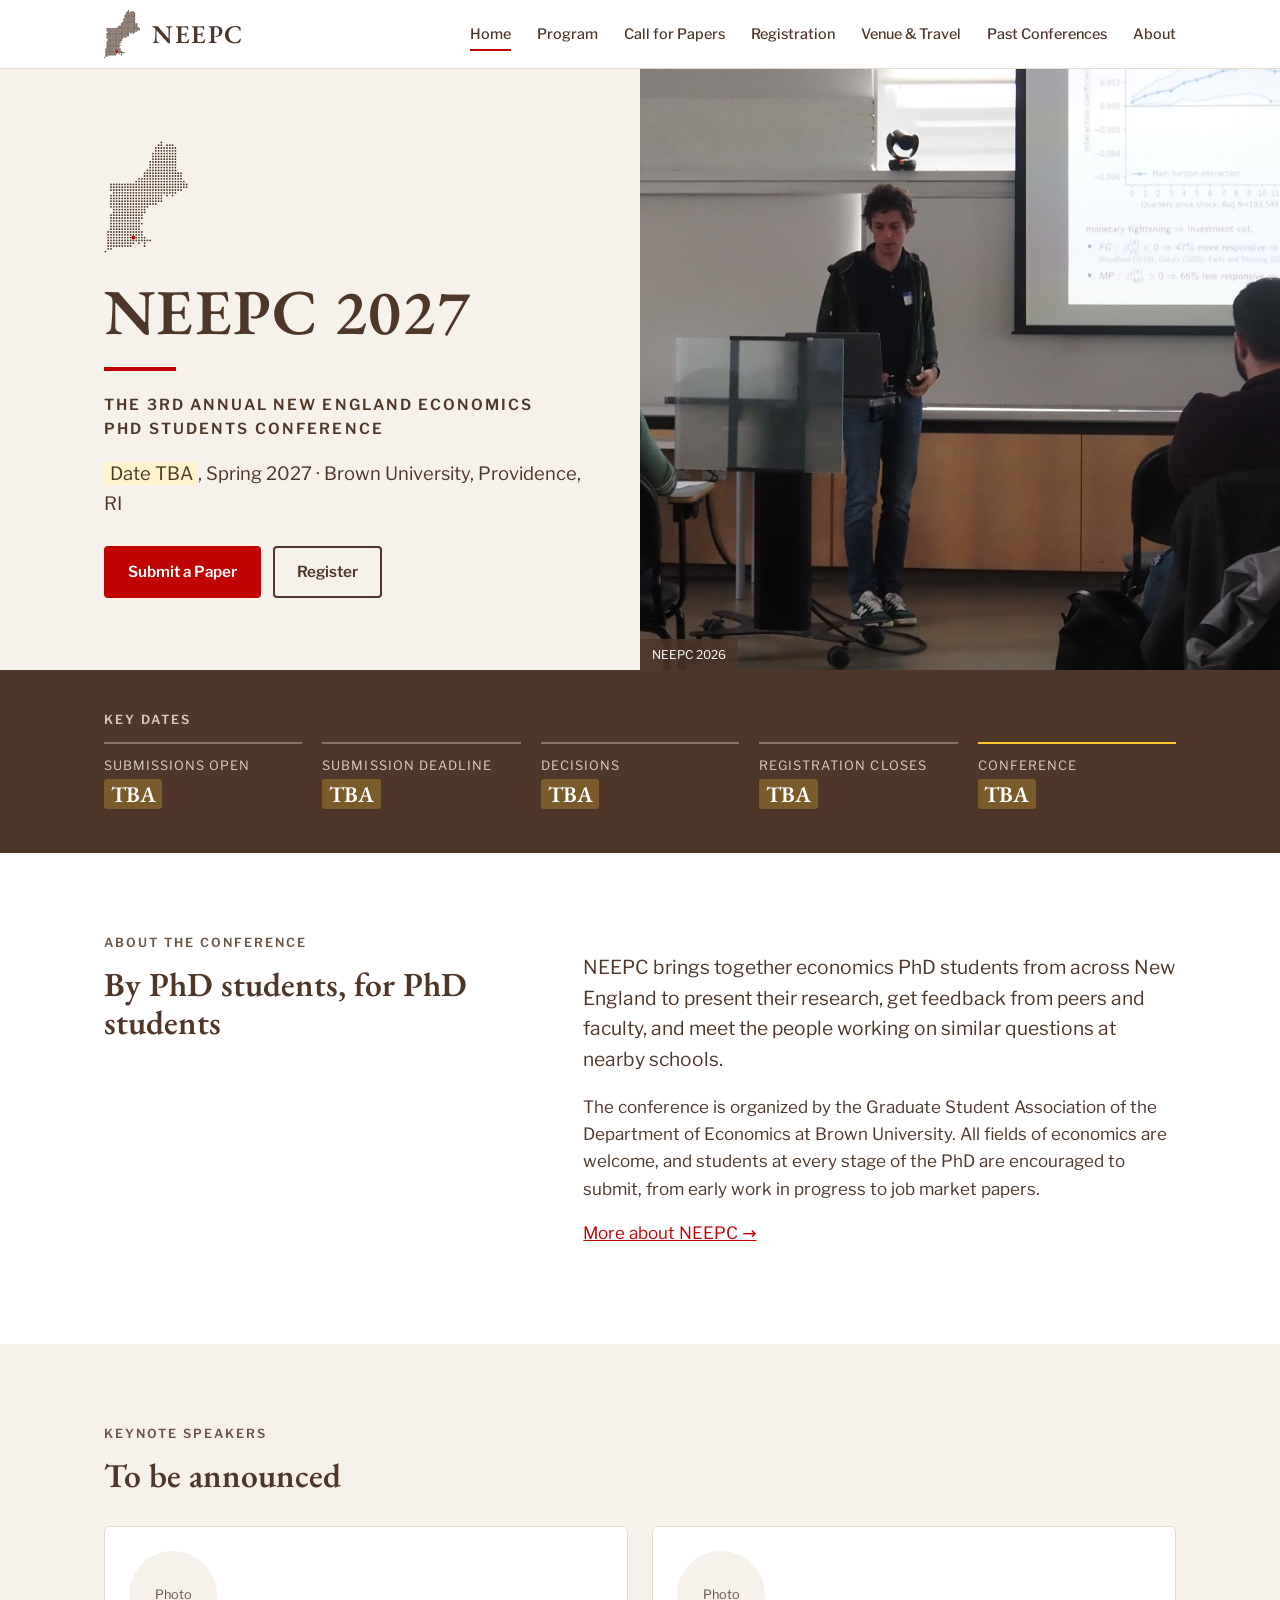
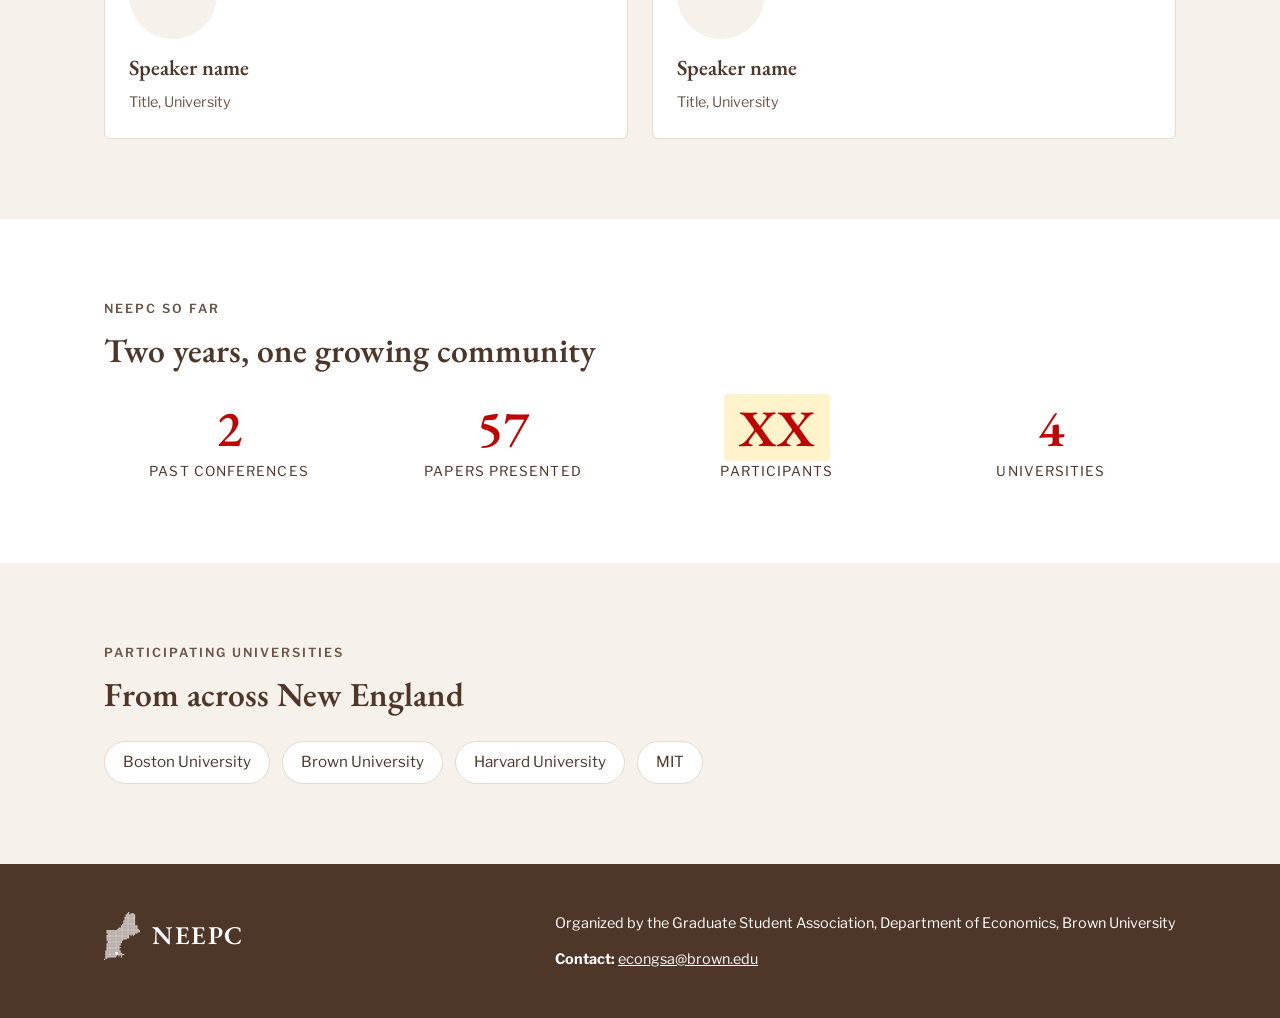
==== commit 09e17b37: "Add papers presented count Co-Authored-By: Claude Opus 5.5 <noreply@anthropic.com>" ====
--- a/index.html
+++ b/index.html
@@ -106,7 +106,7 @@
       <h2>Two years, one growing community</h2>
       <div class="stats">
         <div class="stat"><div class="num">2</div><div class="what">Past conferences</div></div>
-        <div class="stat"><div class="num"><span class="tba">XX</span></div><div class="what">Papers presented</div></div>
+        <div class="stat"><div class="num">57</div><div class="what">Papers presented</div></div>
         <div class="stat"><div class="num"><span class="tba">XX</span></div><div class="what">Participants</div></div>
         <div class="stat"><div class="num">4</div><div class="what">Universities</div></div>
       </div>
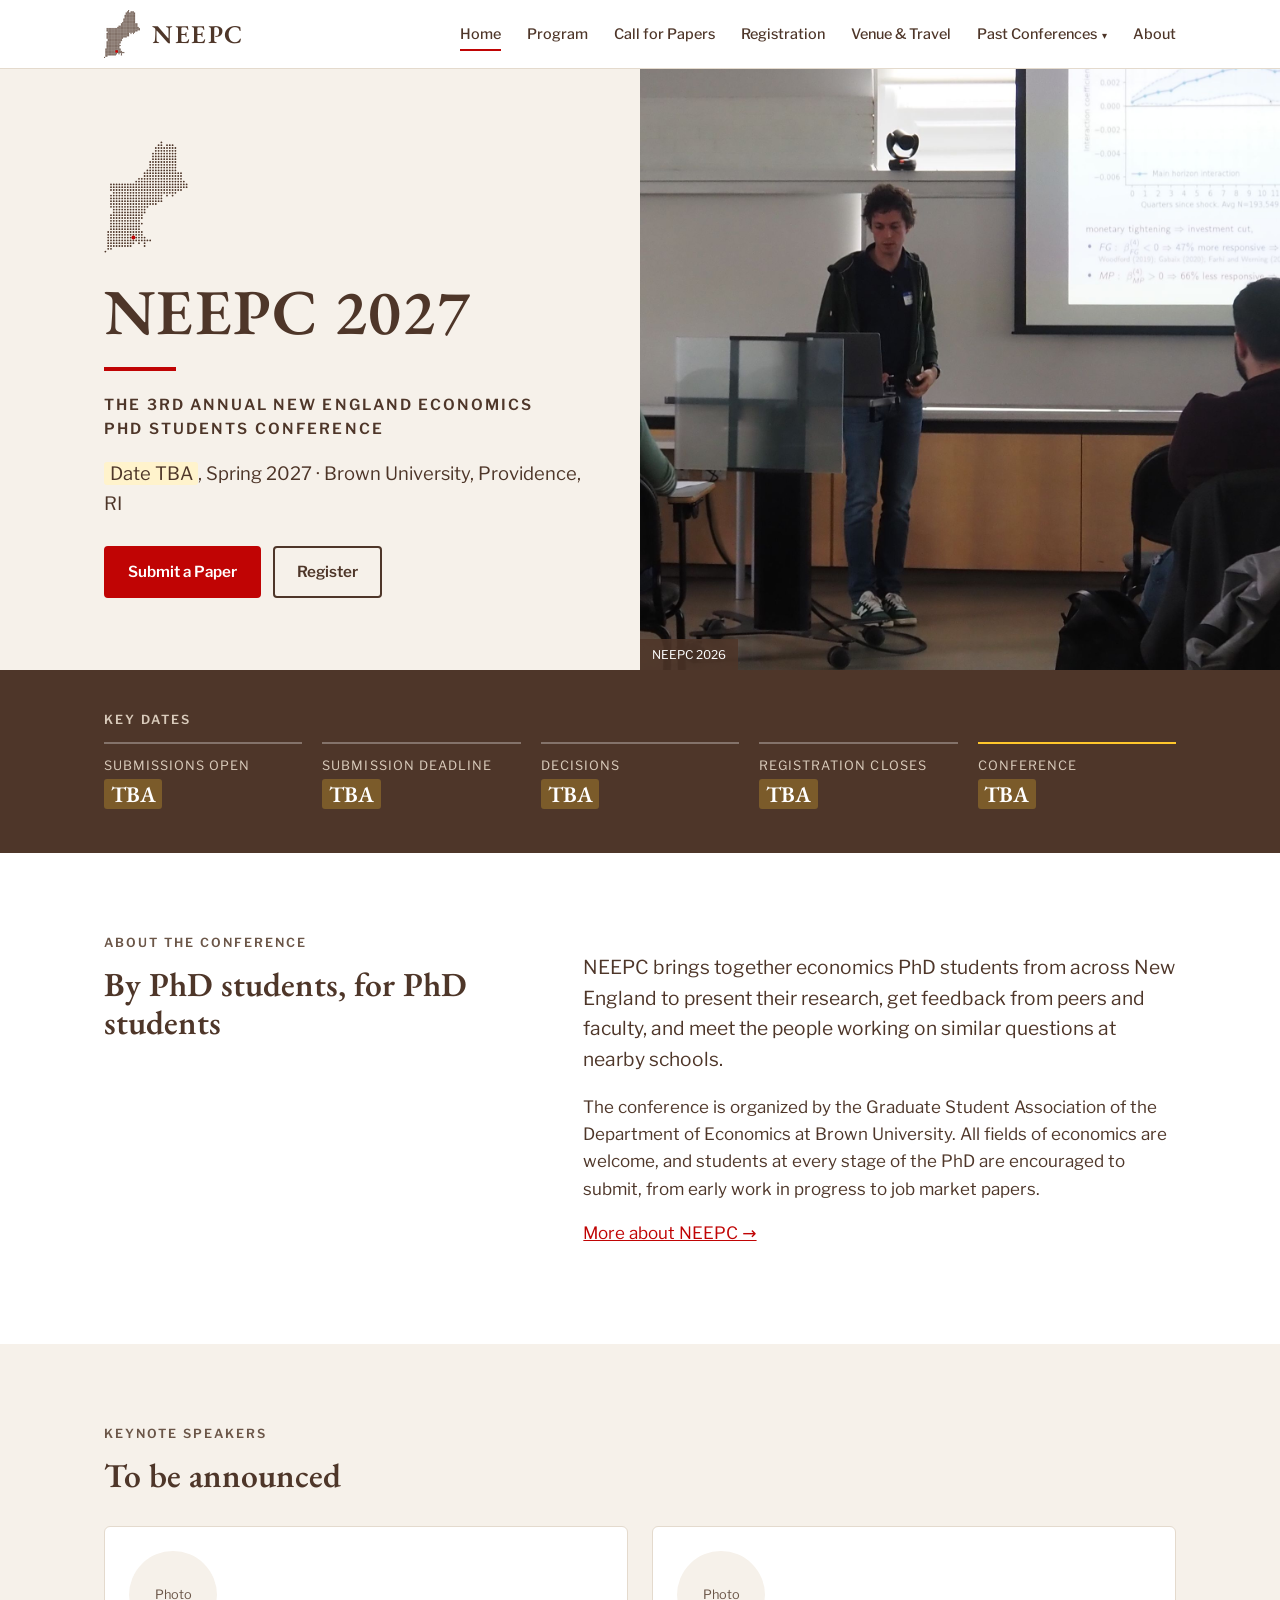
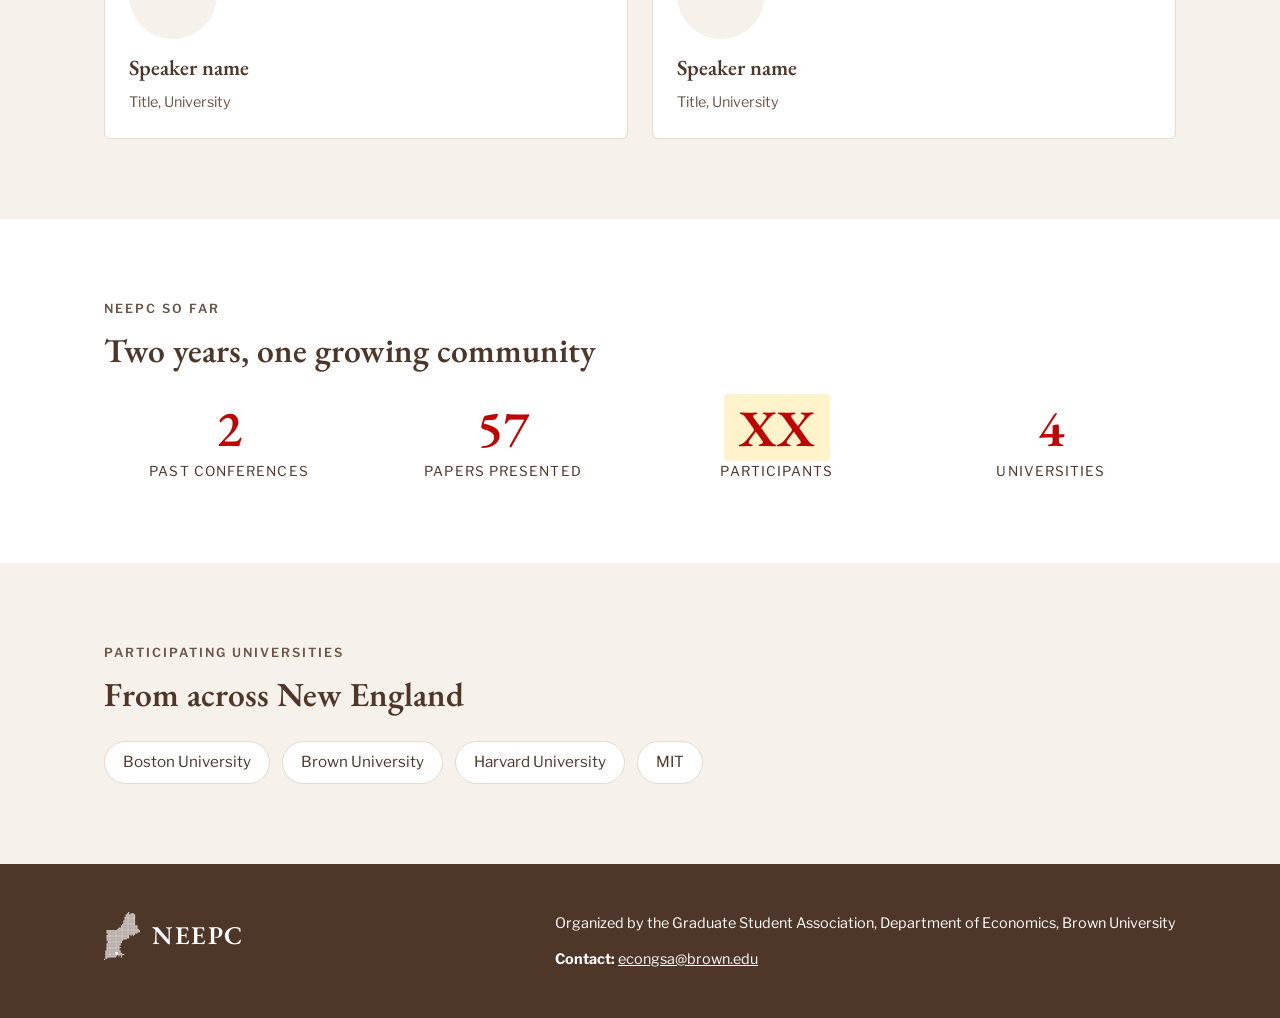
==== commit 5b21d97c: "Past Conferences dropdown with 2025 and 2026 program pages Co-Authored-By: Claude Opus 5.5 <noreply@" ====
--- a/index.html
+++ b/index.html
@@ -23,7 +23,7 @@
       <li><a href="call-for-papers.html">Call for Papers</a></li>
       <li><a href="registration.html">Registration</a></li>
       <li><a href="venue.html">Venue &amp; Travel</a></li>
-      <li><a href="past.html">Past Conferences</a></li>
+      <li class="has-sub"><a href="past.html">Past Conferences</a><ul class="sub"><li><a href="2025.html">NEEPC 2025</a></li><li><a href="2026.html">NEEPC 2026</a></li></ul></li>
       <li><a href="about.html">About</a></li>
     </ul>
   </div>
--- a/assets/css/style.css
+++ b/assets/css/style.css
@@ -163,3 +163,80 @@
 .site-footer .wrap { align-items: flex-start; }
 .footer-info { display: flex; flex-direction: column; gap: 14px; }
 .footer-info address { font-style: normal; line-height: 1.5; }
+
+/* Past Conferences dropdown */
+.nav .has-sub { position: relative; }
+.nav .has-sub > a::after { content: "▾"; font-size: .7em; margin-left: 5px; }
+.nav .sub {
+  display: none; position: absolute; top: 100%; left: -16px; min-width: 170px; z-index: 20;
+  list-style: none; margin: 0; padding: 8px 0; background: var(--white);
+  border: 1px solid var(--line); border-radius: 6px; box-shadow: 0 8px 24px rgba(78,54,41,.12);
+}
+.nav .has-sub:hover .sub, .nav .has-sub:focus-within .sub { display: block; }
+.nav .sub a { display: block; padding: 8px 16px; border-bottom: 0; white-space: nowrap; }
+.nav .sub a:hover { background: var(--cream); }
+
+/* Past conference pages */
+.eyebrow a { color: inherit; text-decoration: none; }
+.eyebrow a:hover { color: var(--red); }
+.year-head.has-photo { display: grid; grid-template-columns: minmax(0,1.2fr) minmax(0,1fr); gap: 48px; align-items: center; }
+.year-photo { margin: 0; }
+.year-photo img { width: 100%; aspect-ratio: 4 / 3; object-fit: cover; border-radius: 6px; }
+.year-meta { font-size: 1.15rem; margin: 0; }
+.year-stats { list-style: none; display: flex; flex-wrap: wrap; gap: 8px 28px; padding: 0; margin: 18px 0 0; }
+.year-stats strong { font-family: var(--serif); font-size: 1.9rem; color: var(--red); margin-right: 4px; }
+.formats { padding-left: 18px; color: var(--brown-soft); font-size: .95rem; }
+.formats li { margin-bottom: 8px; }
+.glance { list-style: none; margin: 0; padding: 0; border-top: 1px solid var(--line); }
+.glance li { display: grid; grid-template-columns: 150px minmax(0,1fr); gap: 16px; padding: 10px 0; border-bottom: 1px solid var(--line); }
+.glance .t { color: var(--brown-soft); font-variant-numeric: tabular-nums; }
+.glance .is-session .l a { font-weight: 600; }
+.session {
+  background: var(--white); border: 1px solid var(--line); border-radius: 6px;
+  padding: 28px; margin-top: 28px; scroll-margin-top: 84px;
+}
+.session-head {
+  display: flex; flex-wrap: wrap; justify-content: space-between; align-items: baseline; gap: 4px 16px;
+  border-bottom: 2px solid var(--brown); padding-bottom: 10px;
+}
+.session-head h3 { margin: 0; font-size: 1.6rem; }
+.session-time { font-weight: 600; color: var(--red); }
+.room { margin-top: 24px; }
+.room-head { display: flex; flex-wrap: wrap; align-items: baseline; gap: 4px 14px; margin-bottom: 6px; }
+.room-head h4 { margin: 0; font-size: .8rem; font-weight: 600; letter-spacing: .14em; text-transform: uppercase; }
+.room-topic { font-family: var(--serif); font-size: 1.15rem; font-weight: 600; }
+.room-host { margin-left: auto; color: var(--brown-soft); font-size: .88rem; }
+table.talks { width: 100%; border-collapse: collapse; font-size: .95rem; }
+table.talks th {
+  text-align: left; font-size: .72rem; font-weight: 600; letter-spacing: .1em; text-transform: uppercase;
+  color: var(--brown-soft); padding: 6px 16px 6px 0; border-bottom: 1px solid var(--line);
+}
+table.talks td { padding: 10px 16px 10px 0; border-bottom: 1px solid var(--line); vertical-align: top; }
+table.talks tr:last-child td { border-bottom: 0; }
+table.talks .who { width: 24%; font-weight: 600; }
+table.talks .aff { width: 18%; color: var(--brown-soft); }
+table.talks.no-titles .who { width: 40%; }
+.year-card { display: block; text-decoration: none; color: var(--brown); }
+.year-card:hover { border-color: var(--brown); color: var(--brown); }
+.year-card p { margin: 0 0 6px; }
+.year-card .more { color: var(--red); font-weight: 600; margin-top: 14px; }
+
+@media (max-width: 900px) {
+  .nav .has-sub > a::after { content: none; }
+  .nav .sub { display: block; position: static; border: 0; box-shadow: none; padding: 0 0 0 16px; min-width: 0; }
+  .nav .sub a { border-bottom: 1px solid var(--line); padding: 10px 0; }
+  .year-head.has-photo { grid-template-columns: minmax(0,1fr); gap: 28px; }
+}
+@media (max-width: 700px) {
+  .glance li { grid-template-columns: 120px minmax(0,1fr); }
+  .session { padding: 20px 16px; }
+  .room-host { margin-left: 0; width: 100%; }
+  table.talks thead { display: none; }
+  table.talks, table.talks tbody, table.talks tr { display: block; width: 100%; }
+  table.talks tr { padding: 10px 0; border-bottom: 1px solid var(--line); }
+  table.talks tr:last-child { border-bottom: 0; }
+  table.talks td { display: inline; padding: 0; border: 0; }
+  table.talks .who, table.talks .aff, table.talks.no-titles .who { width: auto; }
+  table.talks .aff::before { content: " · "; }
+  table.talks .paper { display: block; margin-top: 2px; }
+}
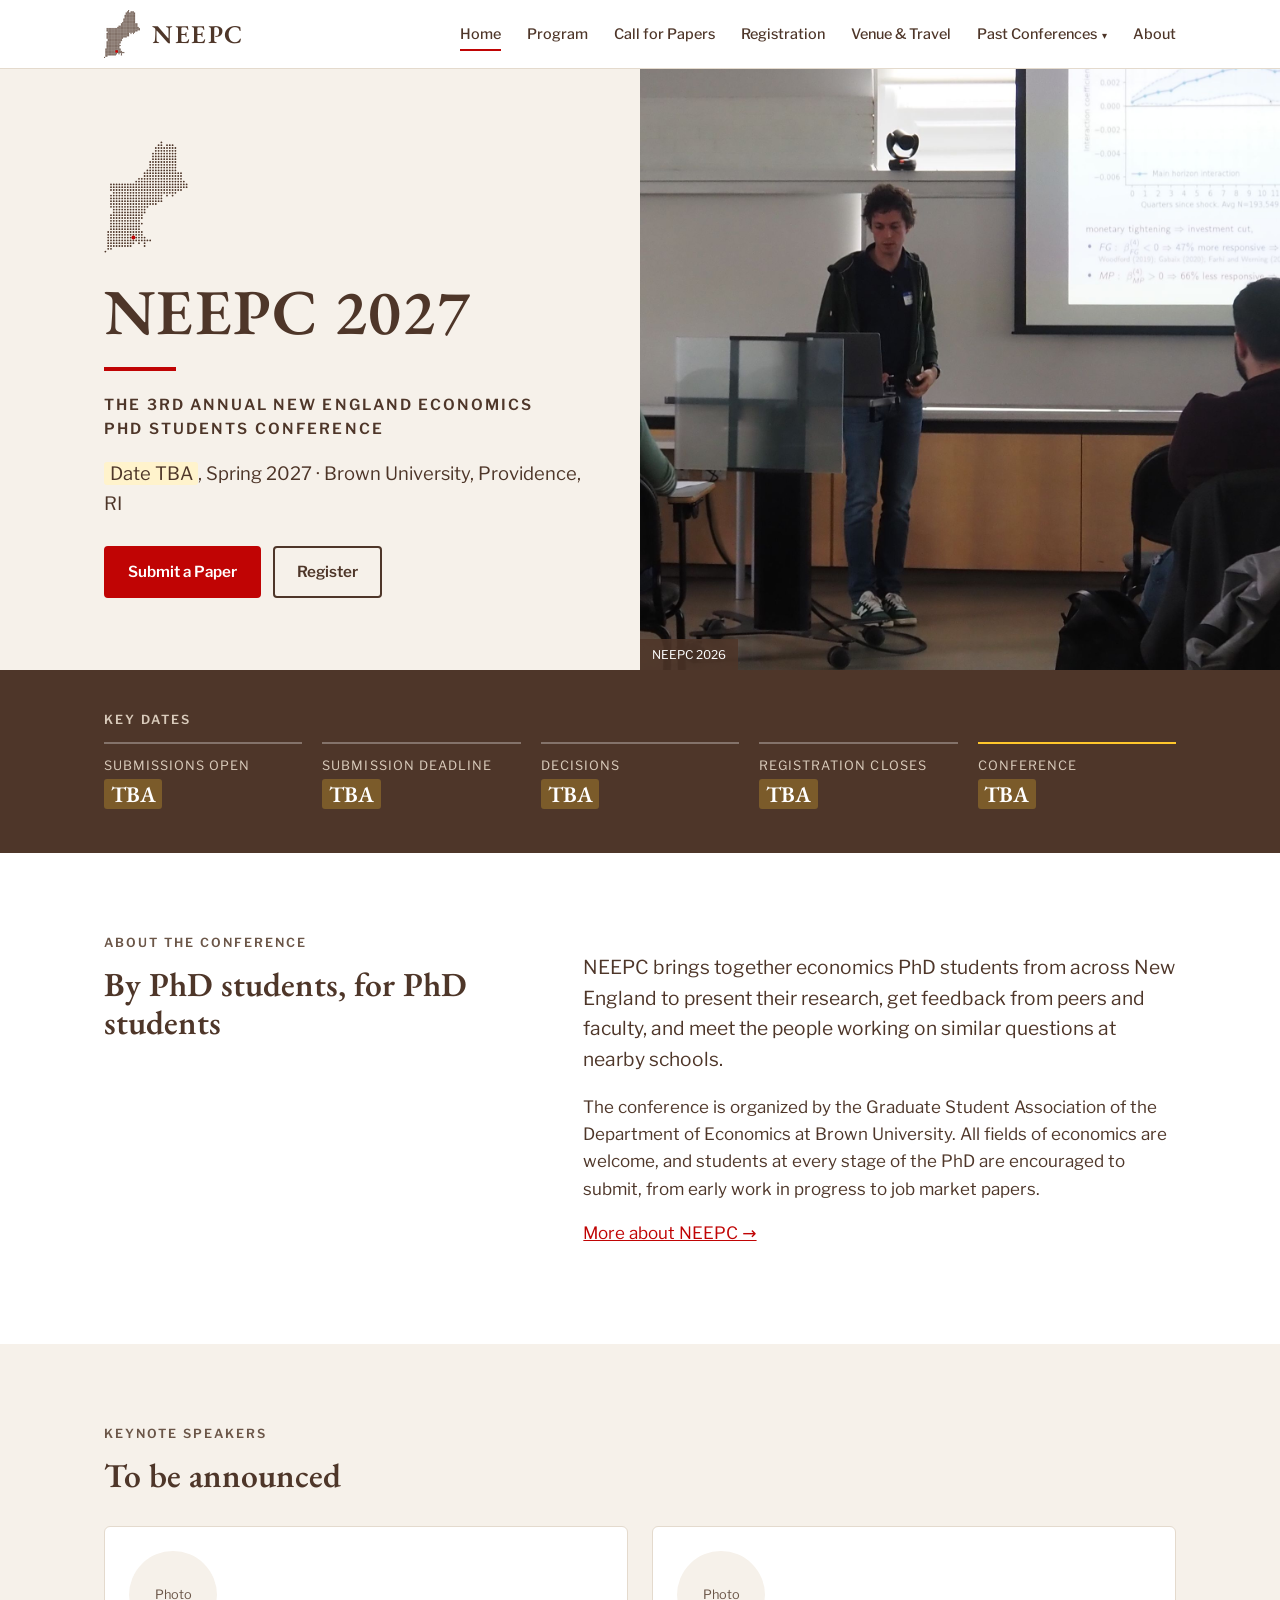
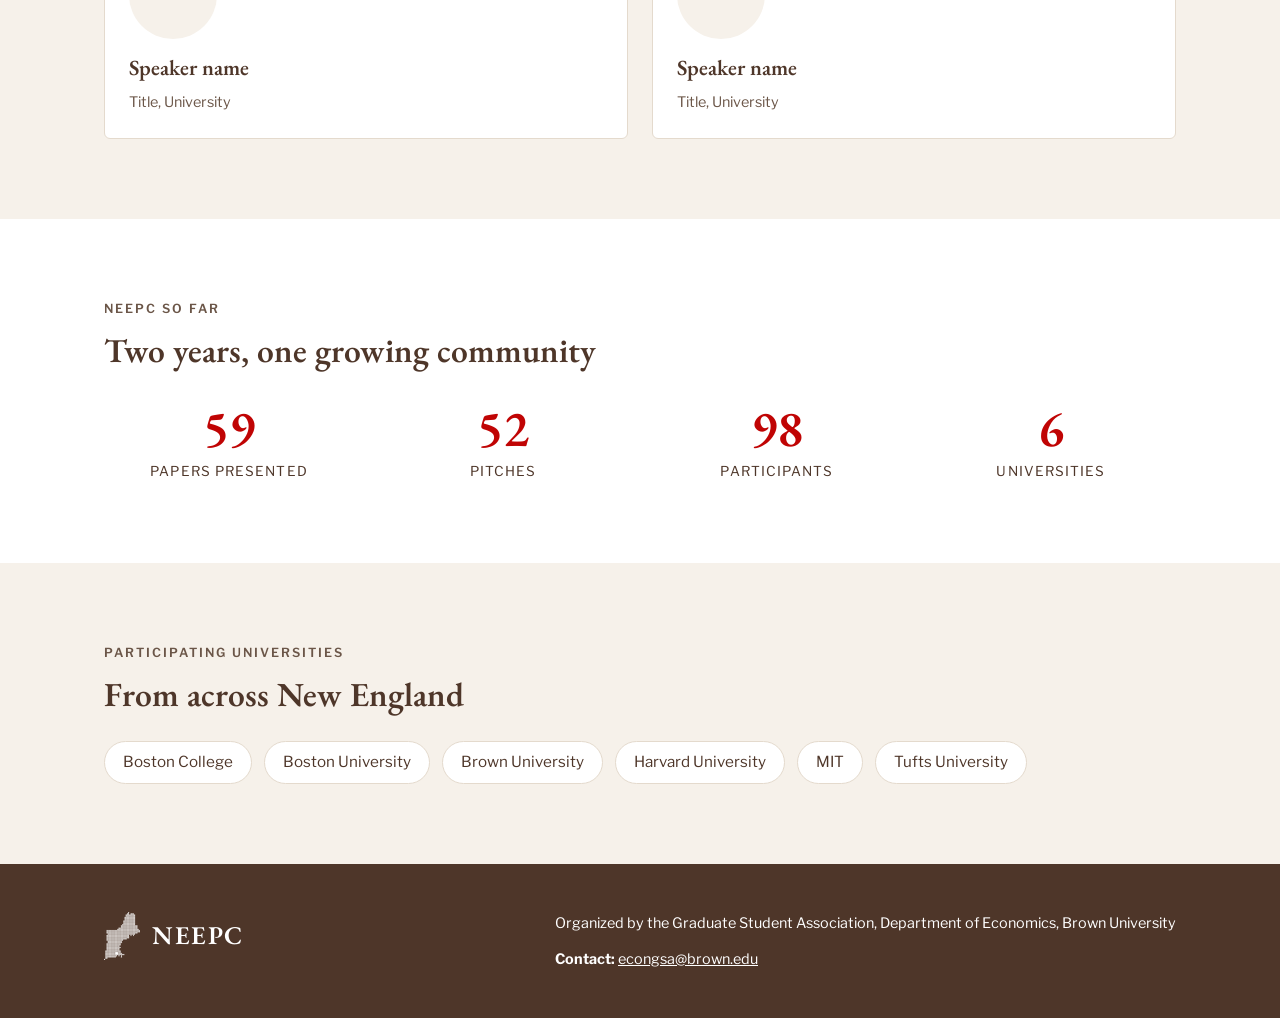
==== commit e20a6a3d: "Homepage: update NEEPC so far stats and universities from 2025-2026 programs Co-Authored-By: Claude " ====
--- a/index.html
+++ b/index.html
@@ -105,10 +105,10 @@
       <p class="eyebrow">NEEPC so far</p>
       <h2>Two years, one growing community</h2>
       <div class="stats">
-        <div class="stat"><div class="num">2</div><div class="what">Past conferences</div></div>
-        <div class="stat"><div class="num">57</div><div class="what">Papers presented</div></div>
-        <div class="stat"><div class="num"><span class="tba">XX</span></div><div class="what">Participants</div></div>
-        <div class="stat"><div class="num">4</div><div class="what">Universities</div></div>
+        <div class="stat"><div class="num">59</div><div class="what">Papers presented</div></div>
+        <div class="stat"><div class="num">52</div><div class="what">Pitches</div></div>
+        <div class="stat"><div class="num">98</div><div class="what">Participants</div></div>
+        <div class="stat"><div class="num">6</div><div class="what">Universities</div></div>
       </div>
     </div>
   </section>
@@ -119,10 +119,12 @@
       <p class="eyebrow">Participating universities</p>
       <h2>From across New England</h2>
       <ul class="schools">
+        <li>Boston College</li>
         <li>Boston University</li>
         <li>Brown University</li>
         <li>Harvard University</li>
         <li>MIT</li>
+        <li>Tufts University</li>
       </ul>
     </div>
   </section>
